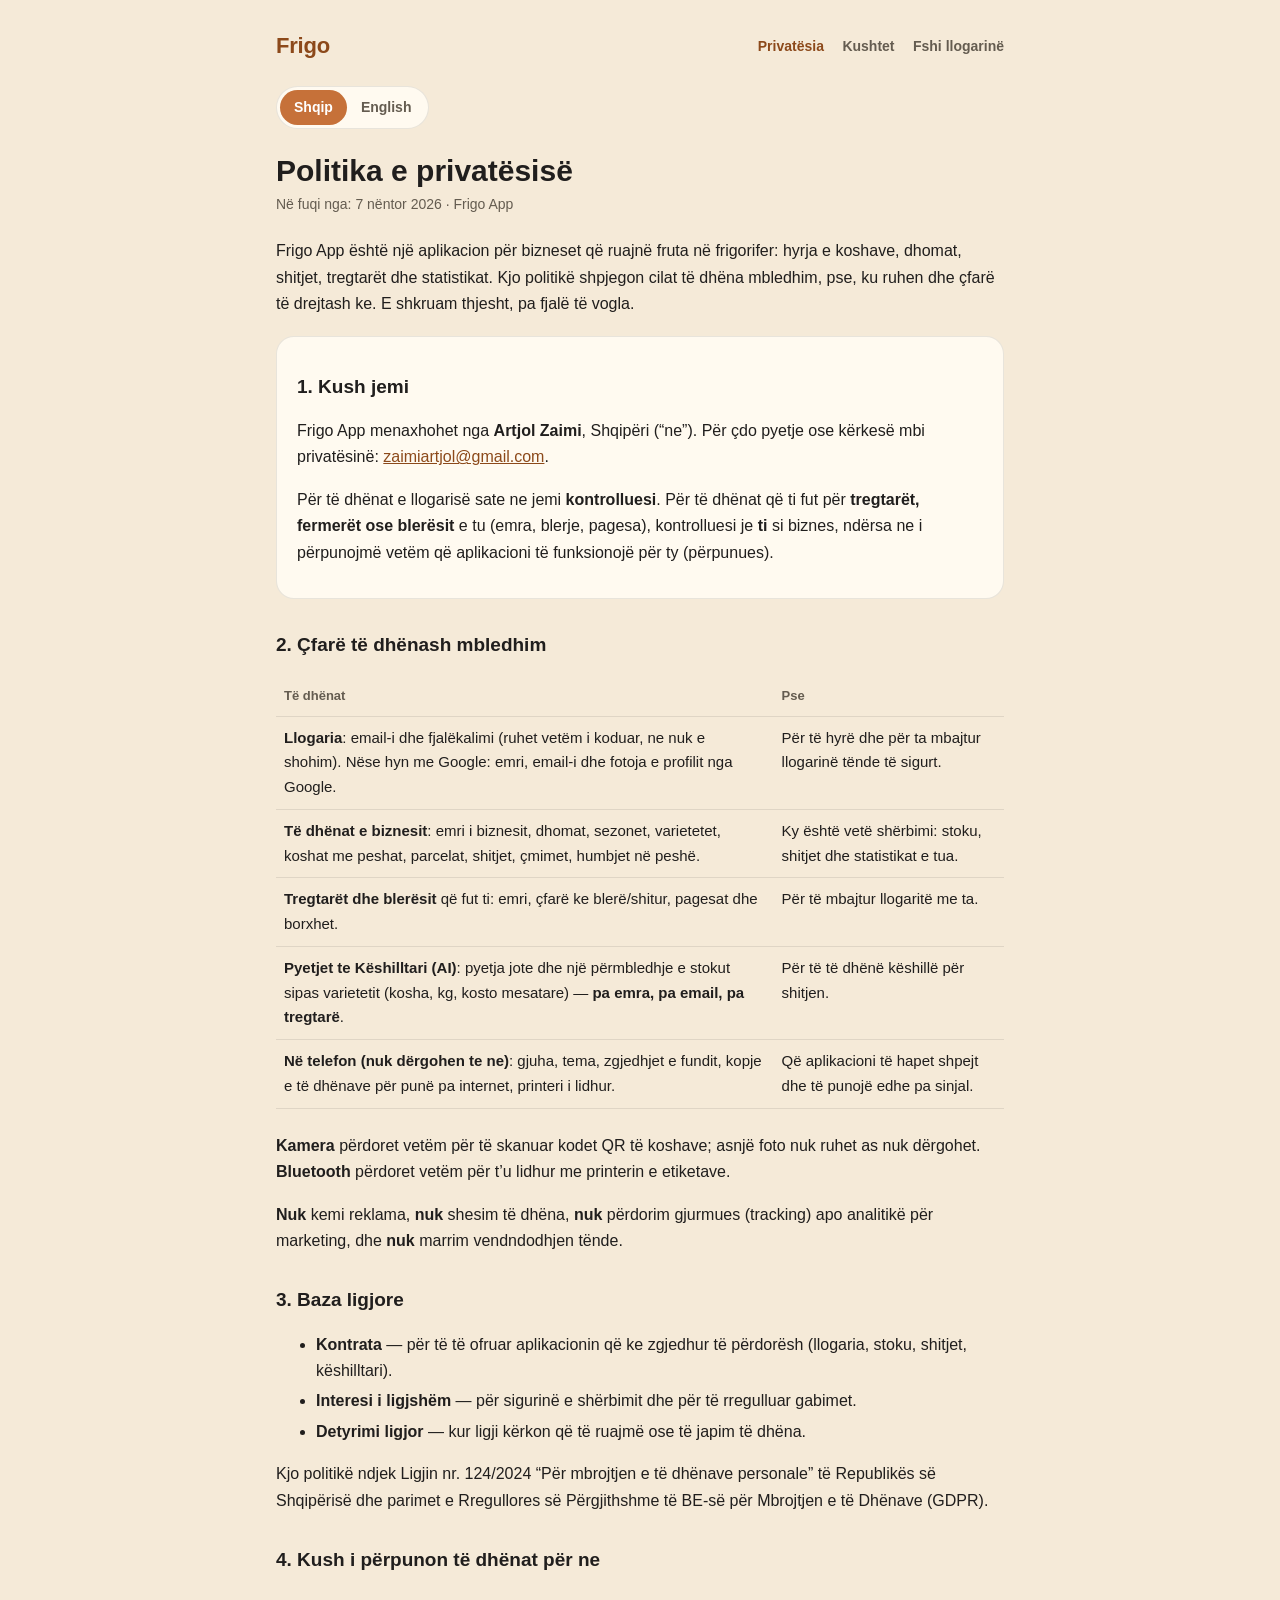
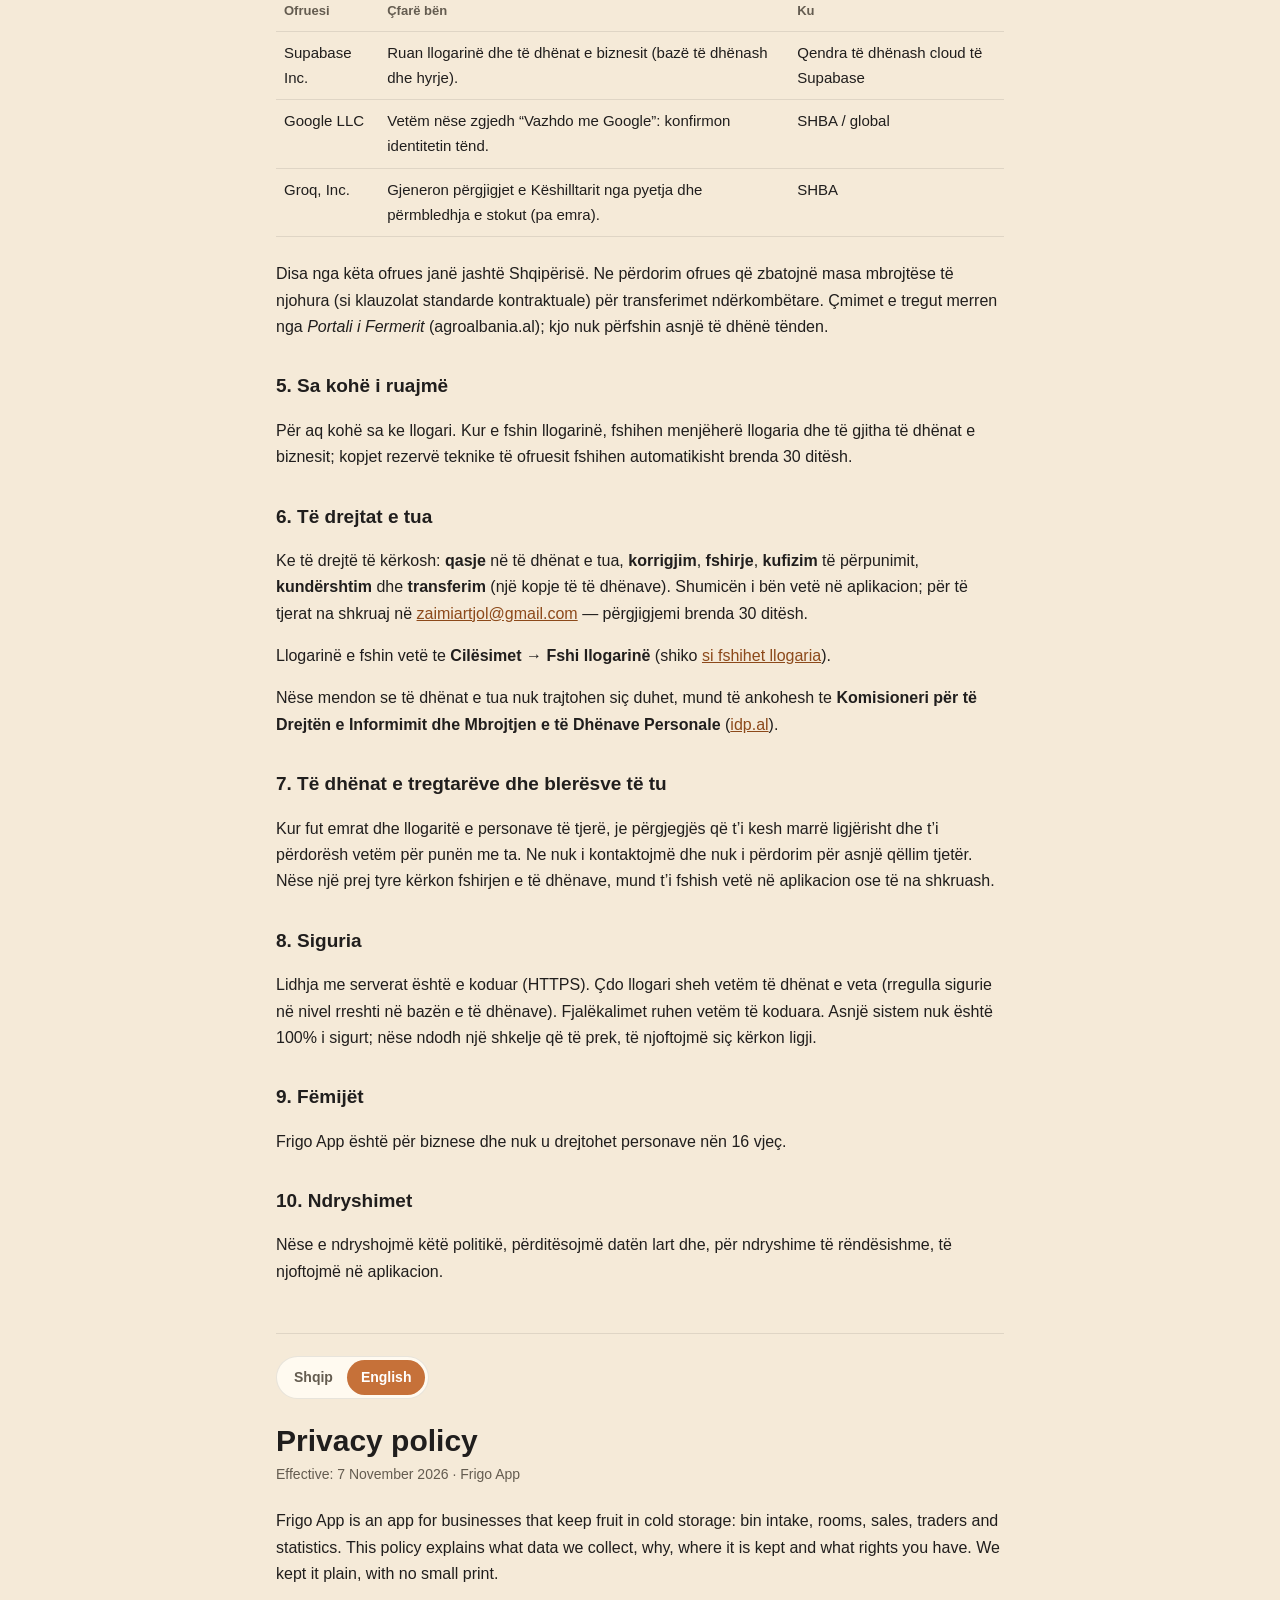
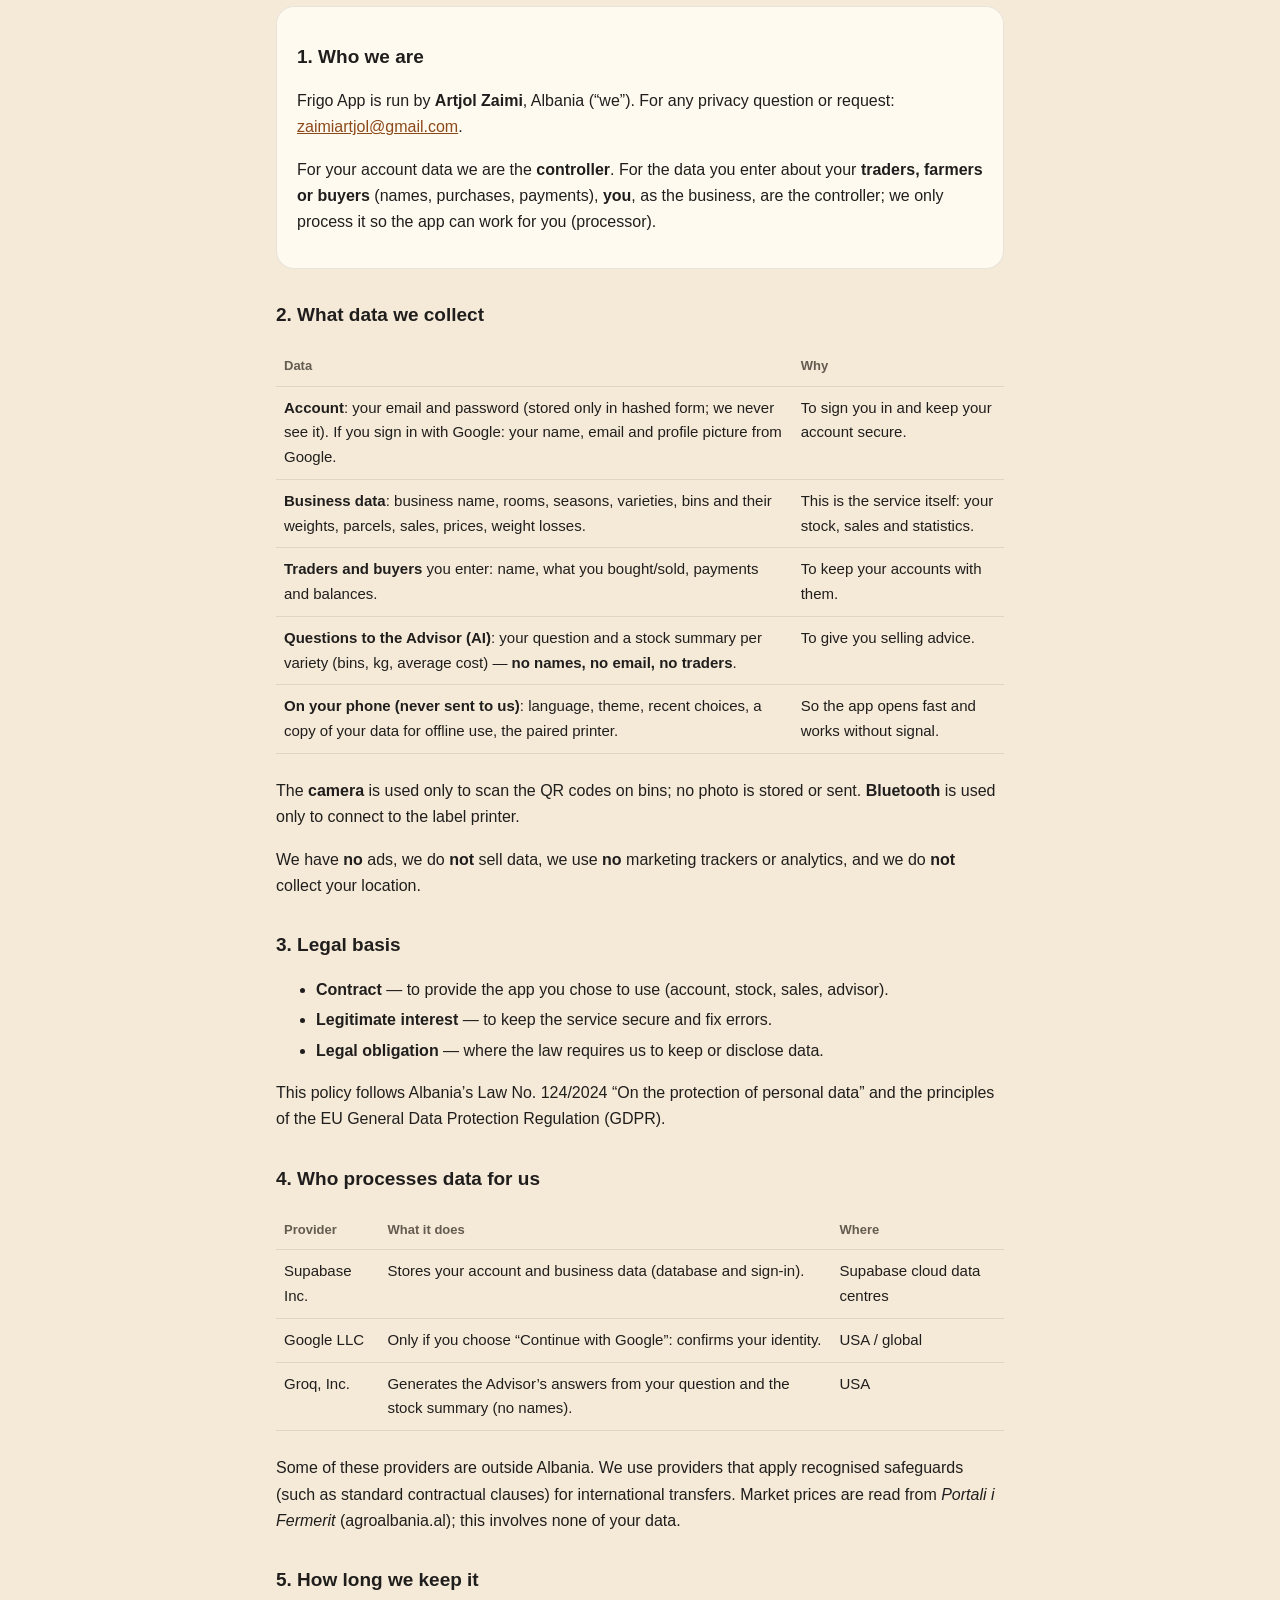
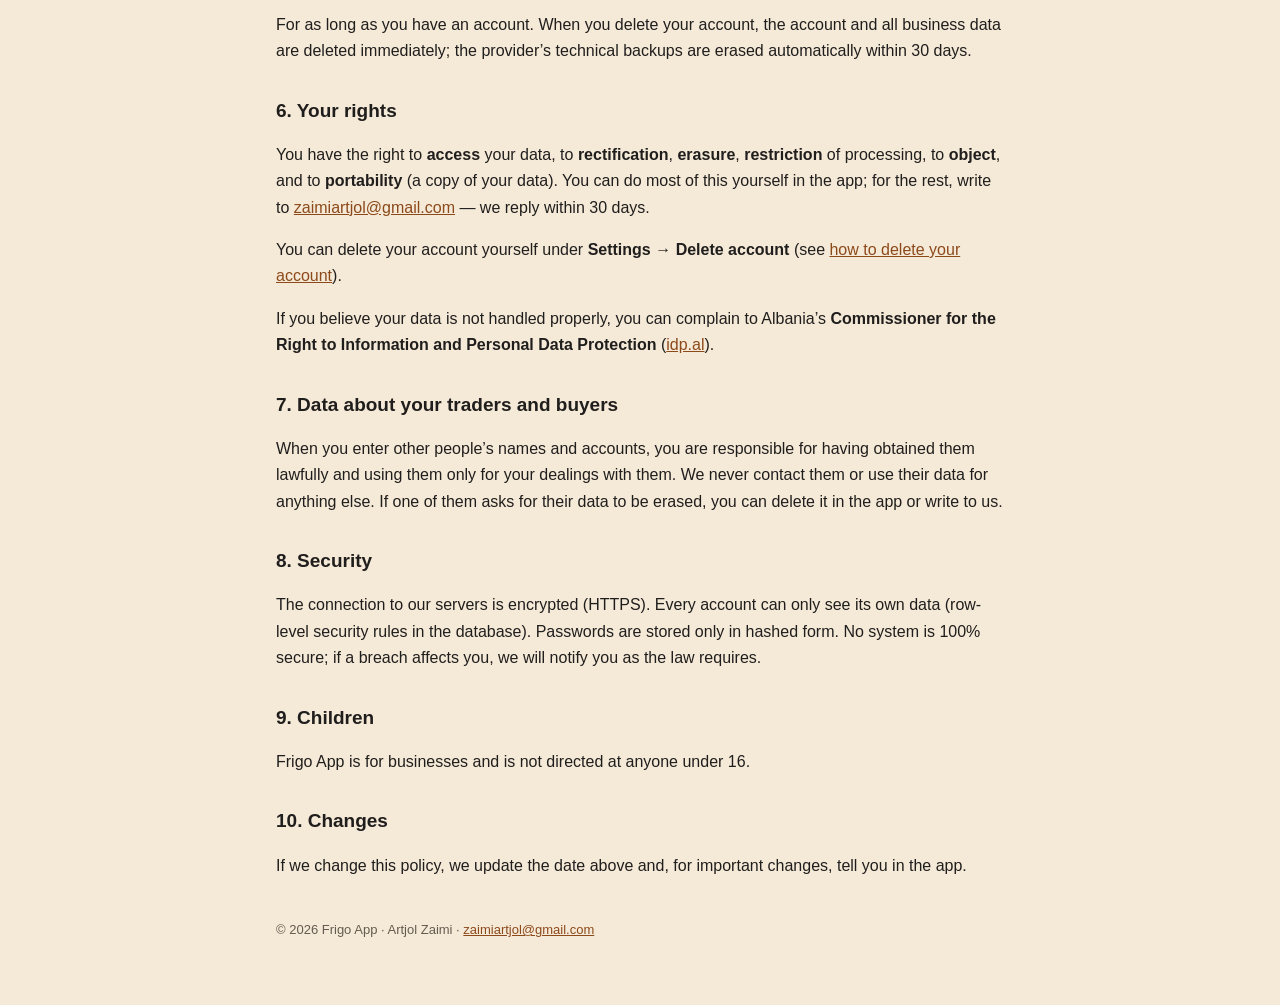
==== index.html @ 801e1cf5 "Legal pages" ====
<!doctype html>
<html lang="sq">
<head>
<meta charset="utf-8">
<meta name="viewport" content="width=device-width, initial-scale=1">
<title>Frigo App — Politika e privatësisë / Privacy policy</title>
<meta name="description" content="Si Frigo App mbledh, përdor dhe mbron të dhënat. How Frigo App collects, uses and protects data.">
<link rel="stylesheet" href="style.css">
</head>
<body>
<main>
<header>
  <a class="brand" href="./">Frigo</a>
  <nav>
    <a href="./" aria-current="page">Privatësia</a>
    <a href="terms.html">Kushtet</a>
    <a href="delete-account.html">Fshi llogarinë</a>
  </nav>
</header>
<div class="lang"><a class="on" href="#sq">Shqip</a><a href="#en">English</a></div>

<!-- ═══════════════════════════════ SHQIP ═══════════════════════════════ -->
<article id="sq" lang="sq">
<h1>Politika e privatësisë</h1>
<p class="meta">Në fuqi nga: 7 nëntor 2026 · Frigo App</p>

<p>Frigo App është një aplikacion për bizneset që ruajnë fruta në frigorifer: hyrja e koshave, dhomat, shitjet, tregtarët dhe statistikat. Kjo politikë shpjegon cilat të dhëna mbledhim, pse, ku ruhen dhe çfarë të drejtash ke. E shkruam thjesht, pa fjalë të vogla.</p>

<section class="card">
<h2>1. Kush jemi</h2>
<p>Frigo App menaxhohet nga <strong>Artjol Zaimi</strong>, Shqipëri (“ne”). Për çdo pyetje ose kërkesë mbi privatësinë: <a href="mailto:zaimiartjol@gmail.com">zaimiartjol@gmail.com</a>.</p>
<p>Për të dhënat e llogarisë sate ne jemi <strong>kontrolluesi</strong>. Për të dhënat që ti fut për <strong>tregtarët, fermerët ose blerësit</strong> e tu (emra, blerje, pagesa), kontrolluesi je <strong>ti</strong> si biznes, ndërsa ne i përpunojmë vetëm që aplikacioni të funksionojë për ty (përpunues).</p>
</section>

<h2>2. Çfarë të dhënash mbledhim</h2>
<div class="wrap"><table>
<tr><th>Të dhënat</th><th>Pse</th></tr>
<tr><td><strong>Llogaria</strong>: email-i dhe fjalëkalimi (ruhet vetëm i koduar, ne nuk e shohim). Nëse hyn me Google: emri, email-i dhe fotoja e profilit nga Google.</td><td>Për të hyrë dhe për ta mbajtur llogarinë tënde të sigurt.</td></tr>
<tr><td><strong>Të dhënat e biznesit</strong>: emri i biznesit, dhomat, sezonet, varietetet, koshat me peshat, parcelat, shitjet, çmimet, humbjet në peshë.</td><td>Ky është vetë shërbimi: stoku, shitjet dhe statistikat e tua.</td></tr>
<tr><td><strong>Tregtarët dhe blerësit</strong> që fut ti: emri, çfarë ke blerë/shitur, pagesat dhe borxhet.</td><td>Për të mbajtur llogaritë me ta.</td></tr>
<tr><td><strong>Pyetjet te Këshilltari (AI)</strong>: pyetja jote dhe një përmbledhje e stokut sipas varietetit (kosha, kg, kosto mesatare) — <strong>pa emra, pa email, pa tregtarë</strong>.</td><td>Për të të dhënë këshillë për shitjen.</td></tr>
<tr><td><strong>Në telefon (nuk dërgohen te ne)</strong>: gjuha, tema, zgjedhjet e fundit, kopje e të dhënave për punë pa internet, printeri i lidhur.</td><td>Që aplikacioni të hapet shpejt dhe të punojë edhe pa sinjal.</td></tr>
</table></div>
<p><strong>Kamera</strong> përdoret vetëm për të skanuar kodet QR të koshave; asnjë foto nuk ruhet as nuk dërgohet. <strong>Bluetooth</strong> përdoret vetëm për t’u lidhur me printerin e etiketave.</p>
<p><strong>Nuk</strong> kemi reklama, <strong>nuk</strong> shesim të dhëna, <strong>nuk</strong> përdorim gjurmues (tracking) apo analitikë për marketing, dhe <strong>nuk</strong> marrim vendndodhjen tënde.</p>

<h2>3. Baza ligjore</h2>
<ul>
<li><strong>Kontrata</strong> — për të të ofruar aplikacionin që ke zgjedhur të përdorësh (llogaria, stoku, shitjet, këshilltari).</li>
<li><strong>Interesi i ligjshëm</strong> — për sigurinë e shërbimit dhe për të rregulluar gabimet.</li>
<li><strong>Detyrimi ligjor</strong> — kur ligji kërkon që të ruajmë ose të japim të dhëna.</li>
</ul>
<p>Kjo politikë ndjek Ligjin nr. 124/2024 “Për mbrojtjen e të dhënave personale” të Republikës së Shqipërisë dhe parimet e Rregullores së Përgjithshme të BE-së për Mbrojtjen e të Dhënave (GDPR).</p>

<h2>4. Kush i përpunon të dhënat për ne</h2>
<div class="wrap"><table>
<tr><th>Ofruesi</th><th>Çfarë bën</th><th>Ku</th></tr>
<tr><td>Supabase Inc.</td><td>Ruan llogarinë dhe të dhënat e biznesit (bazë të dhënash dhe hyrje).</td><td>Qendra të dhënash cloud të Supabase</td></tr>
<tr><td>Google LLC</td><td>Vetëm nëse zgjedh “Vazhdo me Google”: konfirmon identitetin tënd.</td><td>SHBA / global</td></tr>
<tr><td>Groq, Inc.</td><td>Gjeneron përgjigjet e Këshilltarit nga pyetja dhe përmbledhja e stokut (pa emra).</td><td>SHBA</td></tr>
</table></div>
<p>Disa nga këta ofrues janë jashtë Shqipërisë. Ne përdorim ofrues që zbatojnë masa mbrojtëse të njohura (si klauzolat standarde kontraktuale) për transferimet ndërkombëtare. Çmimet e tregut merren nga <em>Portali i Fermerit</em> (agroalbania.al); kjo nuk përfshin asnjë të dhënë tënden.</p>

<h2>5. Sa kohë i ruajmë</h2>
<p>Për aq kohë sa ke llogari. Kur e fshin llogarinë, fshihen menjëherë llogaria dhe të gjitha të dhënat e biznesit; kopjet rezervë teknike të ofruesit fshihen automatikisht brenda 30 ditësh.</p>

<h2>6. Të drejtat e tua</h2>
<p>Ke të drejtë të kërkosh: <strong>qasje</strong> në të dhënat e tua, <strong>korrigjim</strong>, <strong>fshirje</strong>, <strong>kufizim</strong> të përpunimit, <strong>kundërshtim</strong> dhe <strong>transferim</strong> (një kopje të të dhënave). Shumicën i bën vetë në aplikacion; për të tjerat na shkruaj në <a href="mailto:zaimiartjol@gmail.com">zaimiartjol@gmail.com</a> — përgjigjemi brenda 30 ditësh.</p>
<p>Llogarinë e fshin vetë te <strong>Cilësimet → Fshi llogarinë</strong> (shiko <a href="delete-account.html">si fshihet llogaria</a>).</p>
<p>Nëse mendon se të dhënat e tua nuk trajtohen siç duhet, mund të ankohesh te <strong>Komisioneri për të Drejtën e Informimit dhe Mbrojtjen e të Dhënave Personale</strong> (<a href="https://www.idp.al" rel="noopener">idp.al</a>).</p>

<h2>7. Të dhënat e tregtarëve dhe blerësve të tu</h2>
<p>Kur fut emrat dhe llogaritë e personave të tjerë, je përgjegjës që t’i kesh marrë ligjërisht dhe t’i përdorësh vetëm për punën me ta. Ne nuk i kontaktojmë dhe nuk i përdorim për asnjë qëllim tjetër. Nëse një prej tyre kërkon fshirjen e të dhënave, mund t’i fshish vetë në aplikacion ose të na shkruash.</p>

<h2>8. Siguria</h2>
<p>Lidhja me serverat është e koduar (HTTPS). Çdo llogari sheh vetëm të dhënat e veta (rregulla sigurie në nivel rreshti në bazën e të dhënave). Fjalëkalimet ruhen vetëm të koduara. Asnjë sistem nuk është 100% i sigurt; nëse ndodh një shkelje që të prek, të njoftojmë siç kërkon ligji.</p>

<h2>9. Fëmijët</h2>
<p>Frigo App është për biznese dhe nuk u drejtohet personave nën 16 vjeç.</p>

<h2>10. Ndryshimet</h2>
<p>Nëse e ndryshojmë këtë politikë, përditësojmë datën lart dhe, për ndryshime të rëndësishme, të njoftojmë në aplikacion.</p>
</article>

<hr>

<!-- ═══════════════════════════════ ENGLISH ═══════════════════════════════ -->
<article id="en" lang="en">
<div class="lang"><a href="#sq">Shqip</a><a class="on" href="#en">English</a></div>
<h1>Privacy policy</h1>
<p class="meta">Effective: 7 November 2026 · Frigo App</p>

<p>Frigo App is an app for businesses that keep fruit in cold storage: bin intake, rooms, sales, traders and statistics. This policy explains what data we collect, why, where it is kept and what rights you have. We kept it plain, with no small print.</p>

<section class="card">
<h2>1. Who we are</h2>
<p>Frigo App is run by <strong>Artjol Zaimi</strong>, Albania (“we”). For any privacy question or request: <a href="mailto:zaimiartjol@gmail.com">zaimiartjol@gmail.com</a>.</p>
<p>For your account data we are the <strong>controller</strong>. For the data you enter about your <strong>traders, farmers or buyers</strong> (names, purchases, payments), <strong>you</strong>, as the business, are the controller; we only process it so the app can work for you (processor).</p>
</section>

<h2>2. What data we collect</h2>
<div class="wrap"><table>
<tr><th>Data</th><th>Why</th></tr>
<tr><td><strong>Account</strong>: your email and password (stored only in hashed form; we never see it). If you sign in with Google: your name, email and profile picture from Google.</td><td>To sign you in and keep your account secure.</td></tr>
<tr><td><strong>Business data</strong>: business name, rooms, seasons, varieties, bins and their weights, parcels, sales, prices, weight losses.</td><td>This is the service itself: your stock, sales and statistics.</td></tr>
<tr><td><strong>Traders and buyers</strong> you enter: name, what you bought/sold, payments and balances.</td><td>To keep your accounts with them.</td></tr>
<tr><td><strong>Questions to the Advisor (AI)</strong>: your question and a stock summary per variety (bins, kg, average cost) — <strong>no names, no email, no traders</strong>.</td><td>To give you selling advice.</td></tr>
<tr><td><strong>On your phone (never sent to us)</strong>: language, theme, recent choices, a copy of your data for offline use, the paired printer.</td><td>So the app opens fast and works without signal.</td></tr>
</table></div>
<p>The <strong>camera</strong> is used only to scan the QR codes on bins; no photo is stored or sent. <strong>Bluetooth</strong> is used only to connect to the label printer.</p>
<p>We have <strong>no</strong> ads, we do <strong>not</strong> sell data, we use <strong>no</strong> marketing trackers or analytics, and we do <strong>not</strong> collect your location.</p>

<h2>3. Legal basis</h2>
<ul>
<li><strong>Contract</strong> — to provide the app you chose to use (account, stock, sales, advisor).</li>
<li><strong>Legitimate interest</strong> — to keep the service secure and fix errors.</li>
<li><strong>Legal obligation</strong> — where the law requires us to keep or disclose data.</li>
</ul>
<p>This policy follows Albania’s Law No. 124/2024 “On the protection of personal data” and the principles of the EU General Data Protection Regulation (GDPR).</p>

<h2>4. Who processes data for us</h2>
<div class="wrap"><table>
<tr><th>Provider</th><th>What it does</th><th>Where</th></tr>
<tr><td>Supabase Inc.</td><td>Stores your account and business data (database and sign-in).</td><td>Supabase cloud data centres</td></tr>
<tr><td>Google LLC</td><td>Only if you choose “Continue with Google”: confirms your identity.</td><td>USA / global</td></tr>
<tr><td>Groq, Inc.</td><td>Generates the Advisor’s answers from your question and the stock summary (no names).</td><td>USA</td></tr>
</table></div>
<p>Some of these providers are outside Albania. We use providers that apply recognised safeguards (such as standard contractual clauses) for international transfers. Market prices are read from <em>Portali i Fermerit</em> (agroalbania.al); this involves none of your data.</p>

<h2>5. How long we keep it</h2>
<p>For as long as you have an account. When you delete your account, the account and all business data are deleted immediately; the provider’s technical backups are erased automatically within 30 days.</p>

<h2>6. Your rights</h2>
<p>You have the right to <strong>access</strong> your data, to <strong>rectification</strong>, <strong>erasure</strong>, <strong>restriction</strong> of processing, to <strong>object</strong>, and to <strong>portability</strong> (a copy of your data). You can do most of this yourself in the app; for the rest, write to <a href="mailto:zaimiartjol@gmail.com">zaimiartjol@gmail.com</a> — we reply within 30 days.</p>
<p>You can delete your account yourself under <strong>Settings → Delete account</strong> (see <a href="delete-account.html">how to delete your account</a>).</p>
<p>If you believe your data is not handled properly, you can complain to Albania’s <strong>Commissioner for the Right to Information and Personal Data Protection</strong> (<a href="https://www.idp.al" rel="noopener">idp.al</a>).</p>

<h2>7. Data about your traders and buyers</h2>
<p>When you enter other people’s names and accounts, you are responsible for having obtained them lawfully and using them only for your dealings with them. We never contact them or use their data for anything else. If one of them asks for their data to be erased, you can delete it in the app or write to us.</p>

<h2>8. Security</h2>
<p>The connection to our servers is encrypted (HTTPS). Every account can only see its own data (row-level security rules in the database). Passwords are stored only in hashed form. No system is 100% secure; if a breach affects you, we will notify you as the law requires.</p>

<h2>9. Children</h2>
<p>Frigo App is for businesses and is not directed at anyone under 16.</p>

<h2>10. Changes</h2>
<p>If we change this policy, we update the date above and, for important changes, tell you in the app.</p>
</article>

<footer>© 2026 Frigo App · Artjol Zaimi · <a href="mailto:zaimiartjol@gmail.com">zaimiartjol@gmail.com</a></footer>
</main>
</body>
</html>
---- style.css ----
:root {
  --bg: #f5ead8; --surface: #fffaf0; --text: #201e1d; --muted: #645c50;
  --accent: #c67139; --accent-deep: #8c491a; --line: rgba(32,30,29,.1); --green: #56633f;
}
@media (prefers-color-scheme: dark) {
  :root { --bg: #221d18; --surface: #302a22; --text: #f3ead9; --muted: #c8bca8;
    --accent: #e5915a; --accent-deep: #f7c39a; --line: rgba(243,234,217,.14); --green: #c3d19a; }
}
* { box-sizing: border-box; }
html { -webkit-text-size-adjust: 100%; }
body { margin: 0; background: var(--bg); color: var(--text);
  font: 16px/1.65 -apple-system, BlinkMacSystemFont, "Segoe UI", Roboto, Helvetica, Arial, sans-serif; }
main { max-width: 760px; margin: 0 auto; padding: 28px 16px 64px; }
header { display: flex; align-items: center; justify-content: space-between; gap: 12px; flex-wrap: wrap; margin-bottom: 8px; }
.brand { font-weight: 800; font-size: 22px; color: var(--accent-deep); text-decoration: none; letter-spacing: -.2px; }
nav a { color: var(--muted); text-decoration: none; font-weight: 600; font-size: 14px; margin-left: 14px; }
nav a:hover, nav a[aria-current] { color: var(--accent-deep); }
.lang { display: inline-flex; background: var(--surface); border: 1px solid var(--line); border-radius: 999px; padding: 3px; margin: 14px 0 6px; }
.lang a { padding: 6px 14px; border-radius: 999px; text-decoration: none; color: var(--muted); font-weight: 700; font-size: 14px; }
.lang a.on { background: var(--accent); color: #fff; }
h1 { font-size: 30px; line-height: 1.2; margin: 18px 0 4px; }
.meta { color: var(--muted); font-size: 14px; margin: 0 0 22px; }
h2 { font-size: 19px; margin: 30px 0 8px; }
section.card { background: var(--surface); border: 1px solid var(--line); border-radius: 18px; padding: 4px 20px 16px; margin: 18px 0; }
table { width: 100%; border-collapse: collapse; font-size: 15px; margin: 8px 0; }
th, td { text-align: left; vertical-align: top; padding: 9px 8px; border-bottom: 1px solid var(--line); }
th { color: var(--muted); font-weight: 700; font-size: 13px; }
.wrap { overflow-x: auto; }
a { color: var(--accent-deep); }
ol li, ul li { margin: 4px 0; }
.note { background: var(--surface); border-left: 4px solid var(--accent); border-radius: 10px; padding: 12px 16px; margin: 16px 0; }
hr { border: 0; border-top: 1px solid var(--line); margin: 48px 0 8px; }
footer { color: var(--muted); font-size: 13px; margin-top: 40px; }
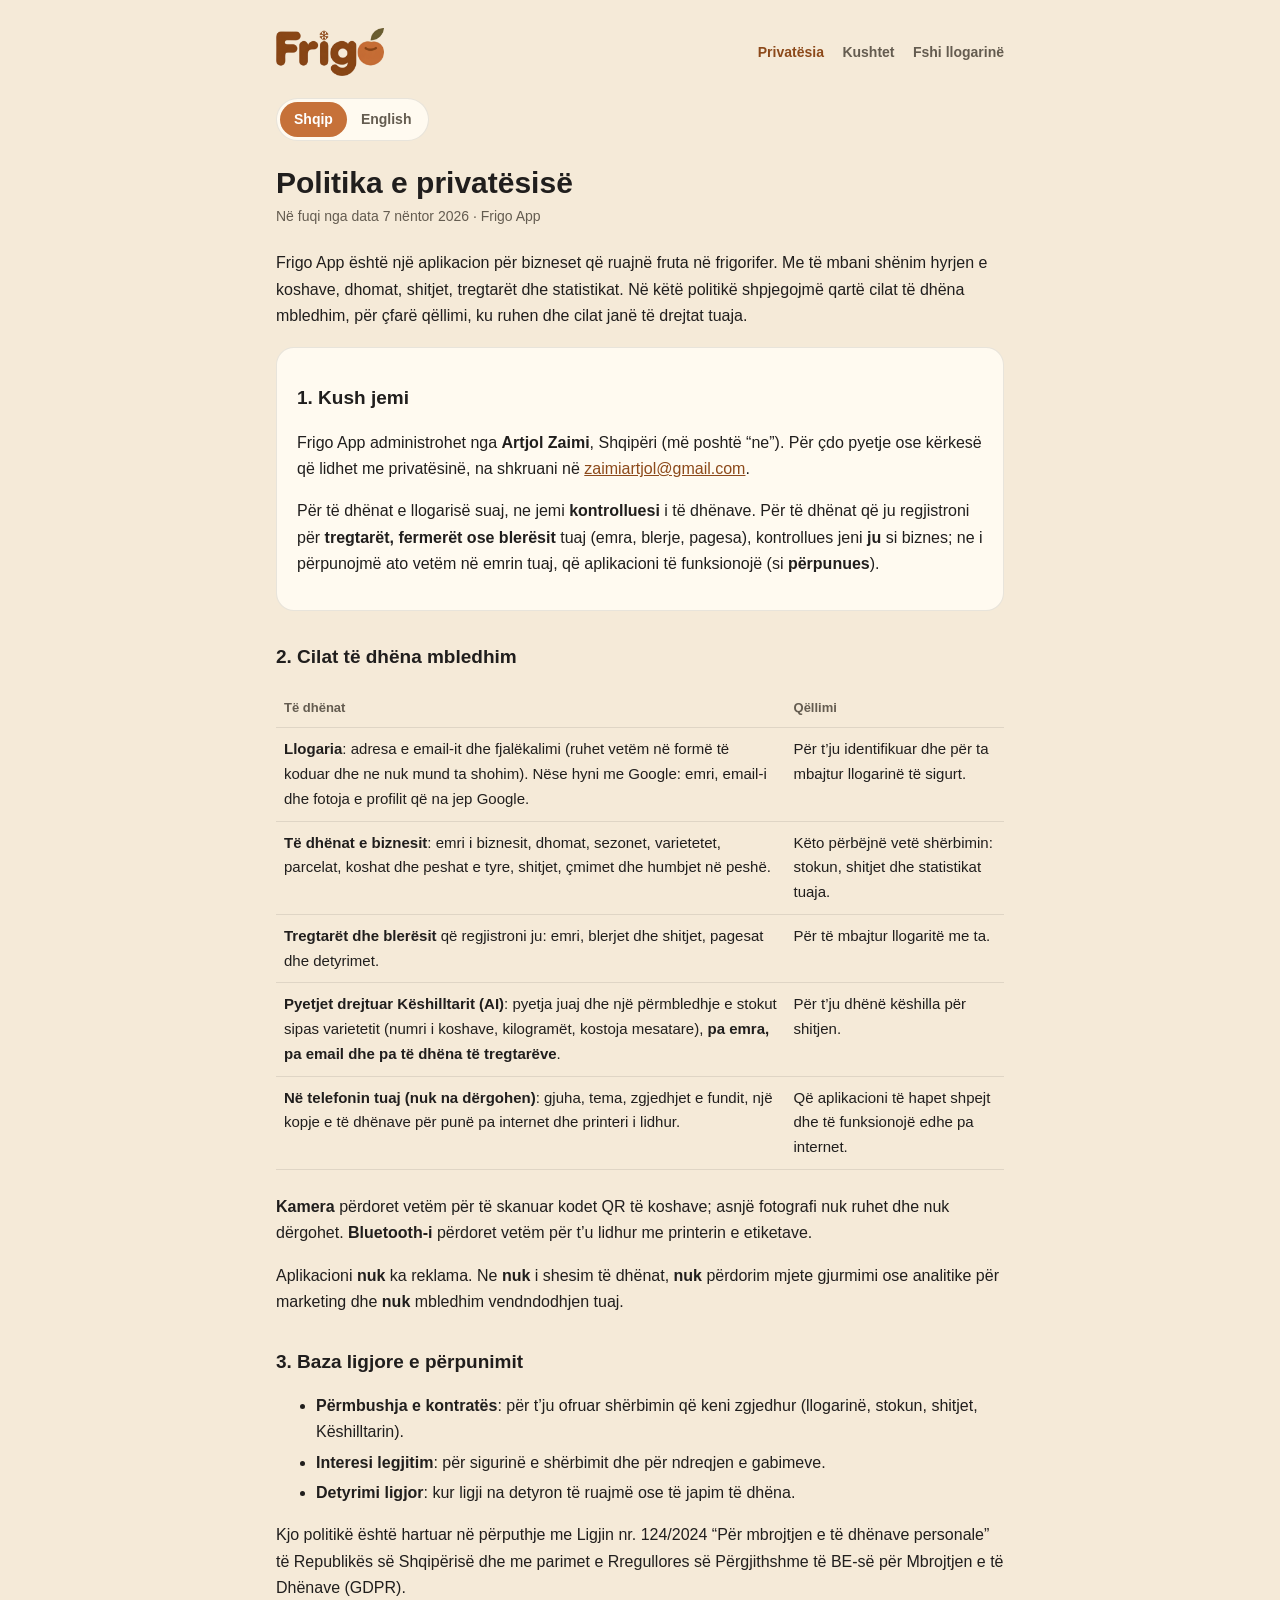
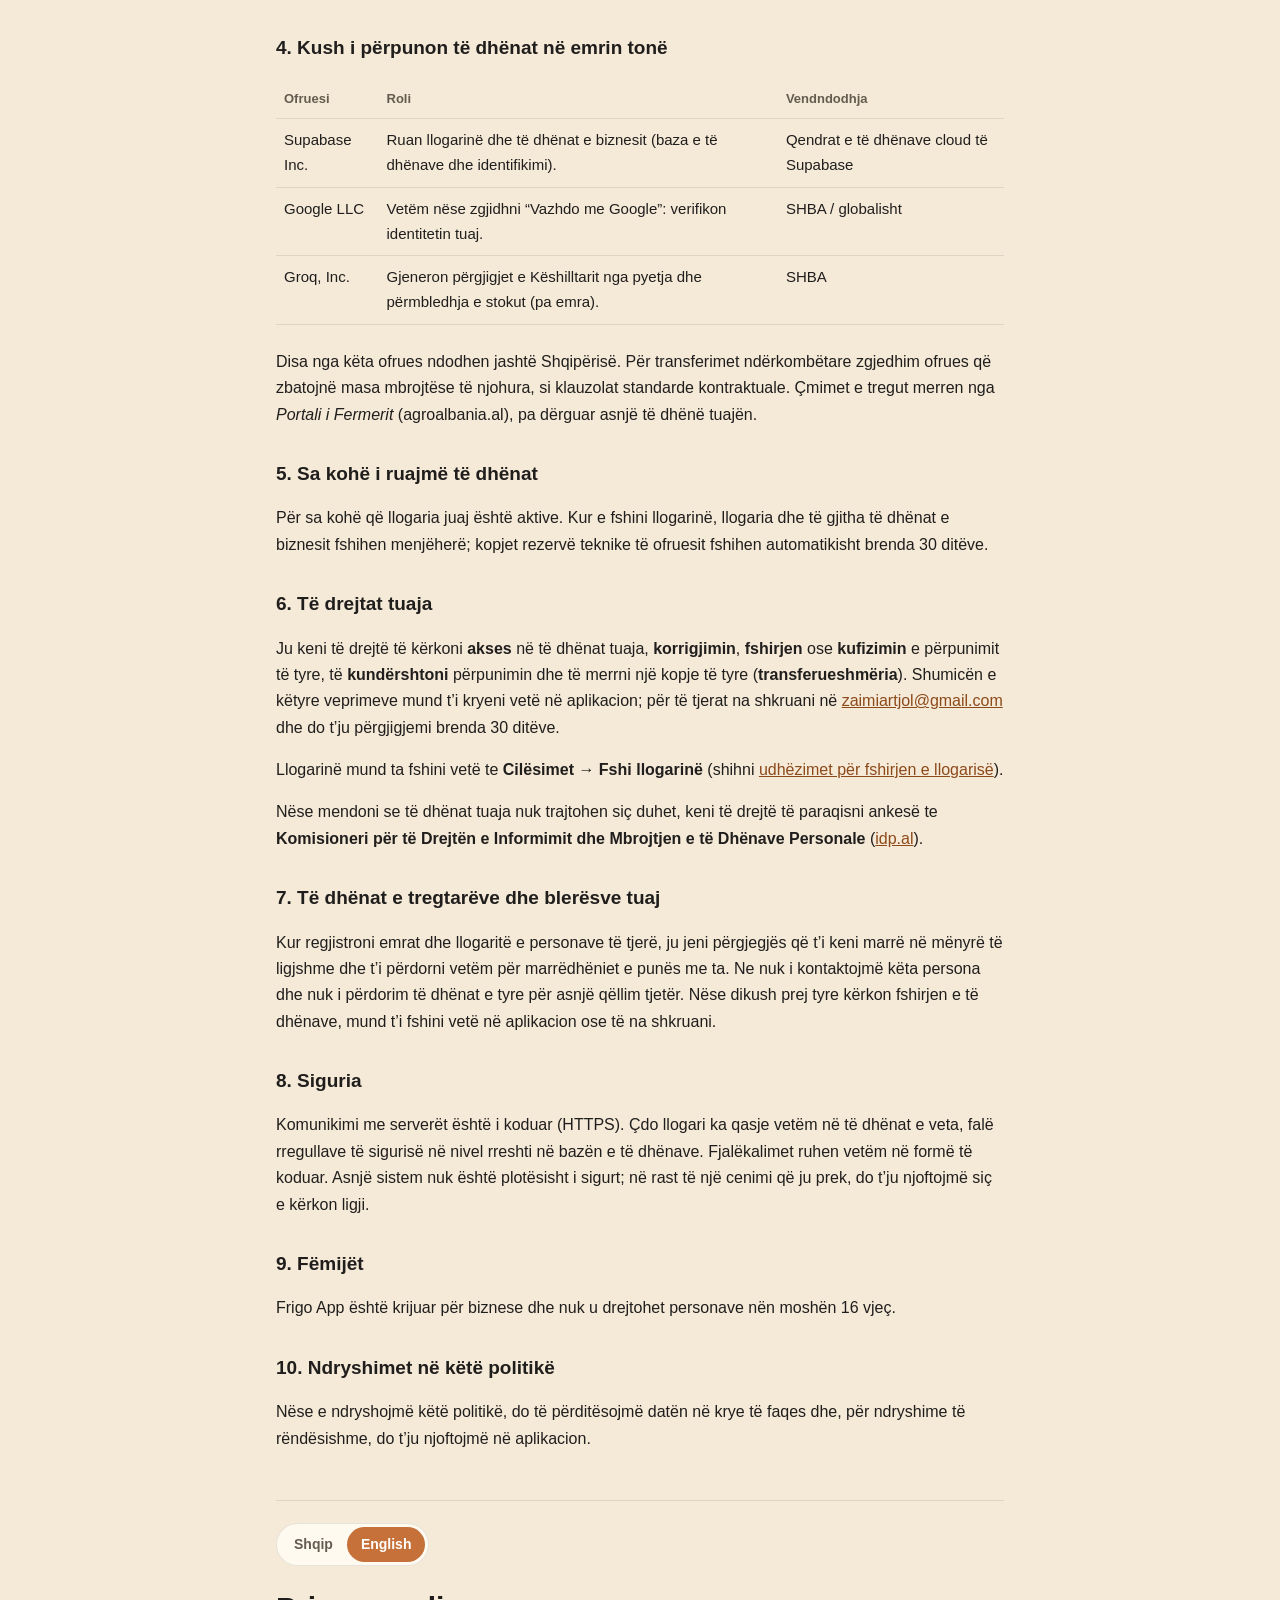
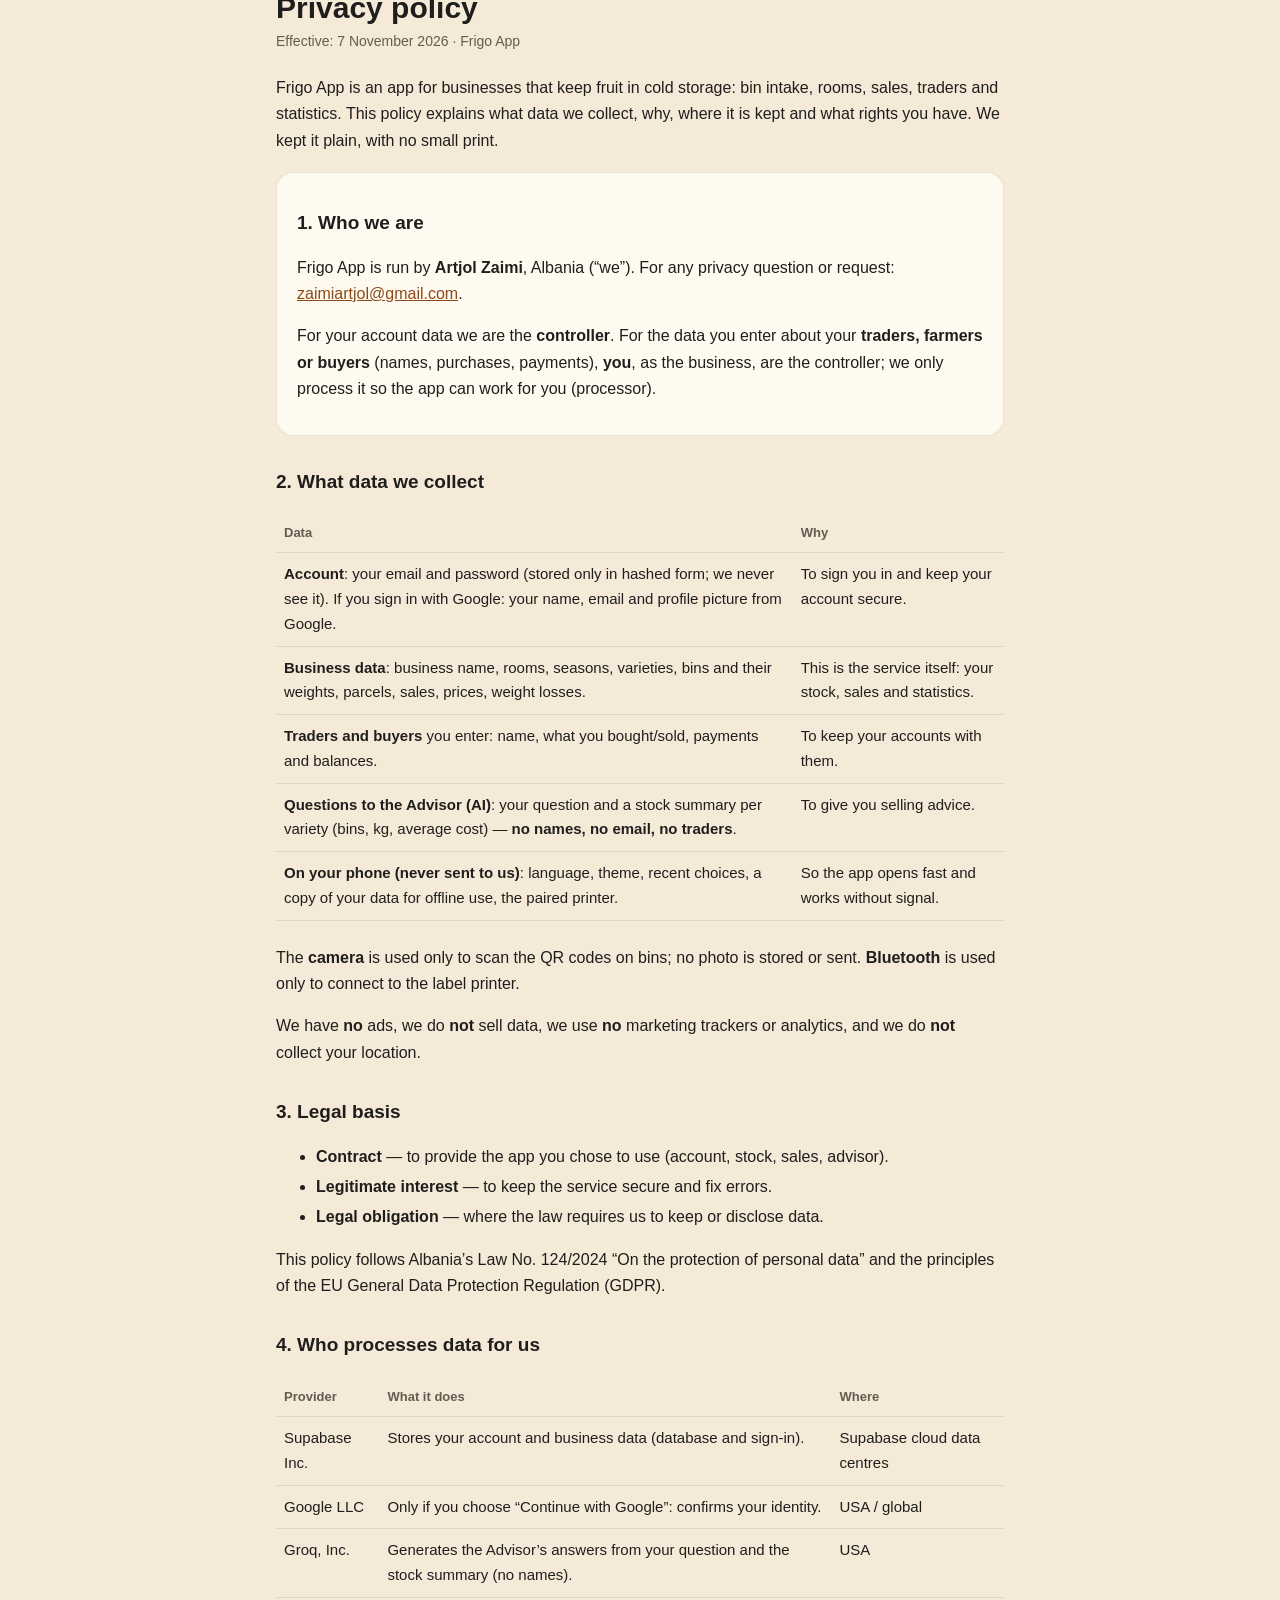
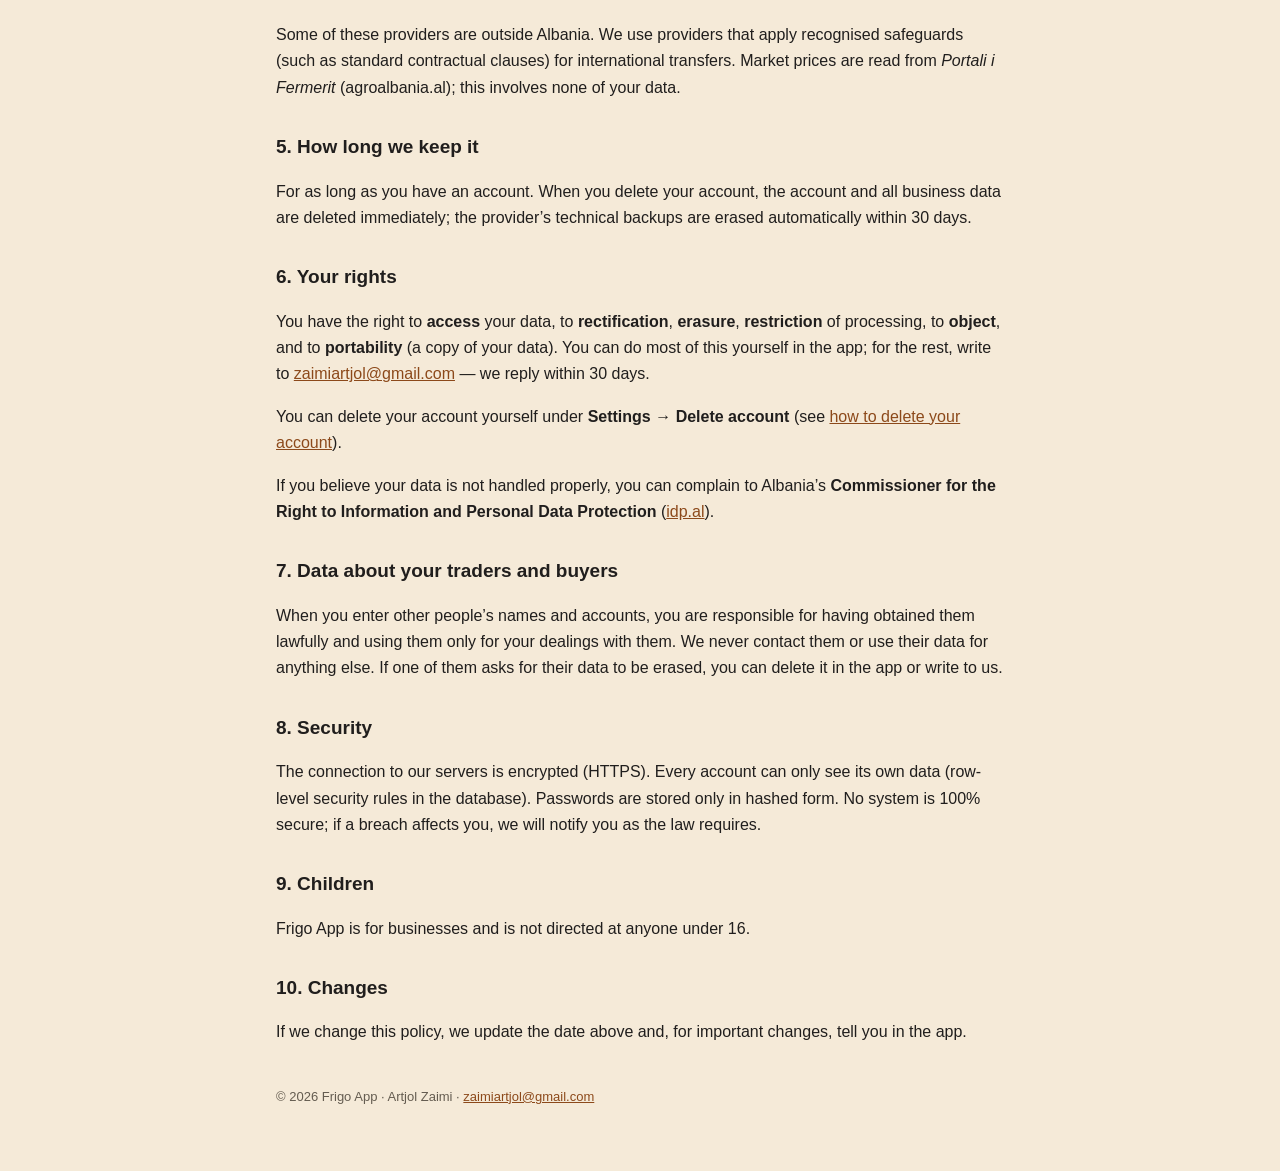
==== commit 7b95902f: "Add logo, improve Albanian text" ====
--- a/index.html
+++ b/index.html
@@ -5,12 +5,16 @@
 <meta name="viewport" content="width=device-width, initial-scale=1">
 <title>Frigo App — Politika e privatësisë / Privacy policy</title>
 <meta name="description" content="Si Frigo App mbledh, përdor dhe mbron të dhënat. How Frigo App collects, uses and protects data.">
+<link rel="icon" type="image/png" href="icon.png">
+<link rel="apple-touch-icon" href="icon.png">
 <link rel="stylesheet" href="style.css">
 </head>
 <body>
 <main>
 <header>
-  <a class="brand" href="./">Frigo</a>
+  <a class="brand" href="./" aria-label="Frigo">
+    <picture><source srcset="logo-dark.png" media="(prefers-color-scheme: dark)"><img src="logo.png" alt="Frigo" width="108" height="48"></picture>
+  </a>
   <nav>
     <a href="./" aria-current="page">Privatësia</a>
     <a href="terms.html">Kushtet</a>
@@ -22,64 +26,64 @@
 <!-- ═══════════════════════════════ SHQIP ═══════════════════════════════ -->
 <article id="sq" lang="sq">
 <h1>Politika e privatësisë</h1>
-<p class="meta">Në fuqi nga: 7 nëntor 2026 · Frigo App</p>
+<p class="meta">Në fuqi nga data 7 nëntor 2026 · Frigo App</p>
 
-<p>Frigo App është një aplikacion për bizneset që ruajnë fruta në frigorifer: hyrja e koshave, dhomat, shitjet, tregtarët dhe statistikat. Kjo politikë shpjegon cilat të dhëna mbledhim, pse, ku ruhen dhe çfarë të drejtash ke. E shkruam thjesht, pa fjalë të vogla.</p>
+<p>Frigo App është një aplikacion për bizneset që ruajnë fruta në frigorifer. Me të mbani shënim hyrjen e koshave, dhomat, shitjet, tregtarët dhe statistikat. Në këtë politikë shpjegojmë qartë cilat të dhëna mbledhim, për çfarë qëllimi, ku ruhen dhe cilat janë të drejtat tuaja.</p>
 
 <section class="card">
 <h2>1. Kush jemi</h2>
-<p>Frigo App menaxhohet nga <strong>Artjol Zaimi</strong>, Shqipëri (“ne”). Për çdo pyetje ose kërkesë mbi privatësinë: <a href="mailto:zaimiartjol@gmail.com">zaimiartjol@gmail.com</a>.</p>
-<p>Për të dhënat e llogarisë sate ne jemi <strong>kontrolluesi</strong>. Për të dhënat që ti fut për <strong>tregtarët, fermerët ose blerësit</strong> e tu (emra, blerje, pagesa), kontrolluesi je <strong>ti</strong> si biznes, ndërsa ne i përpunojmë vetëm që aplikacioni të funksionojë për ty (përpunues).</p>
+<p>Frigo App administrohet nga <strong>Artjol Zaimi</strong>, Shqipëri (më poshtë “ne”). Për çdo pyetje ose kërkesë që lidhet me privatësinë, na shkruani në <a href="mailto:zaimiartjol@gmail.com">zaimiartjol@gmail.com</a>.</p>
+<p>Për të dhënat e llogarisë suaj, ne jemi <strong>kontrolluesi</strong> i të dhënave. Për të dhënat që ju regjistroni për <strong>tregtarët, fermerët ose blerësit</strong> tuaj (emra, blerje, pagesa), kontrollues jeni <strong>ju</strong> si biznes; ne i përpunojmë ato vetëm në emrin tuaj, që aplikacioni të funksionojë (si <strong>përpunues</strong>).</p>
 </section>
 
-<h2>2. Çfarë të dhënash mbledhim</h2>
+<h2>2. Cilat të dhëna mbledhim</h2>
 <div class="wrap"><table>
-<tr><th>Të dhënat</th><th>Pse</th></tr>
-<tr><td><strong>Llogaria</strong>: email-i dhe fjalëkalimi (ruhet vetëm i koduar, ne nuk e shohim). Nëse hyn me Google: emri, email-i dhe fotoja e profilit nga Google.</td><td>Për të hyrë dhe për ta mbajtur llogarinë tënde të sigurt.</td></tr>
-<tr><td><strong>Të dhënat e biznesit</strong>: emri i biznesit, dhomat, sezonet, varietetet, koshat me peshat, parcelat, shitjet, çmimet, humbjet në peshë.</td><td>Ky është vetë shërbimi: stoku, shitjet dhe statistikat e tua.</td></tr>
-<tr><td><strong>Tregtarët dhe blerësit</strong> që fut ti: emri, çfarë ke blerë/shitur, pagesat dhe borxhet.</td><td>Për të mbajtur llogaritë me ta.</td></tr>
-<tr><td><strong>Pyetjet te Këshilltari (AI)</strong>: pyetja jote dhe një përmbledhje e stokut sipas varietetit (kosha, kg, kosto mesatare) — <strong>pa emra, pa email, pa tregtarë</strong>.</td><td>Për të të dhënë këshillë për shitjen.</td></tr>
-<tr><td><strong>Në telefon (nuk dërgohen te ne)</strong>: gjuha, tema, zgjedhjet e fundit, kopje e të dhënave për punë pa internet, printeri i lidhur.</td><td>Që aplikacioni të hapet shpejt dhe të punojë edhe pa sinjal.</td></tr>
+<tr><th>Të dhënat</th><th>Qëllimi</th></tr>
+<tr><td><strong>Llogaria</strong>: adresa e email-it dhe fjalëkalimi (ruhet vetëm në formë të koduar dhe ne nuk mund ta shohim). Nëse hyni me Google: emri, email-i dhe fotoja e profilit që na jep Google.</td><td>Për t’ju identifikuar dhe për ta mbajtur llogarinë të sigurt.</td></tr>
+<tr><td><strong>Të dhënat e biznesit</strong>: emri i biznesit, dhomat, sezonet, varietetet, parcelat, koshat dhe peshat e tyre, shitjet, çmimet dhe humbjet në peshë.</td><td>Këto përbëjnë vetë shërbimin: stokun, shitjet dhe statistikat tuaja.</td></tr>
+<tr><td><strong>Tregtarët dhe blerësit</strong> që regjistroni ju: emri, blerjet dhe shitjet, pagesat dhe detyrimet.</td><td>Për të mbajtur llogaritë me ta.</td></tr>
+<tr><td><strong>Pyetjet drejtuar Këshilltarit (AI)</strong>: pyetja juaj dhe një përmbledhje e stokut sipas varietetit (numri i koshave, kilogramët, kostoja mesatare), <strong>pa emra, pa email dhe pa të dhëna të tregtarëve</strong>.</td><td>Për t’ju dhënë këshilla për shitjen.</td></tr>
+<tr><td><strong>Në telefonin tuaj (nuk na dërgohen)</strong>: gjuha, tema, zgjedhjet e fundit, një kopje e të dhënave për punë pa internet dhe printeri i lidhur.</td><td>Që aplikacioni të hapet shpejt dhe të funksionojë edhe pa internet.</td></tr>
 </table></div>
-<p><strong>Kamera</strong> përdoret vetëm për të skanuar kodet QR të koshave; asnjë foto nuk ruhet as nuk dërgohet. <strong>Bluetooth</strong> përdoret vetëm për t’u lidhur me printerin e etiketave.</p>
-<p><strong>Nuk</strong> kemi reklama, <strong>nuk</strong> shesim të dhëna, <strong>nuk</strong> përdorim gjurmues (tracking) apo analitikë për marketing, dhe <strong>nuk</strong> marrim vendndodhjen tënde.</p>
+<p><strong>Kamera</strong> përdoret vetëm për të skanuar kodet QR të koshave; asnjë fotografi nuk ruhet dhe nuk dërgohet. <strong>Bluetooth-i</strong> përdoret vetëm për t’u lidhur me printerin e etiketave.</p>
+<p>Aplikacioni <strong>nuk</strong> ka reklama. Ne <strong>nuk</strong> i shesim të dhënat, <strong>nuk</strong> përdorim mjete gjurmimi ose analitike për marketing dhe <strong>nuk</strong> mbledhim vendndodhjen tuaj.</p>
 
-<h2>3. Baza ligjore</h2>
+<h2>3. Baza ligjore e përpunimit</h2>
 <ul>
-<li><strong>Kontrata</strong> — për të të ofruar aplikacionin që ke zgjedhur të përdorësh (llogaria, stoku, shitjet, këshilltari).</li>
-<li><strong>Interesi i ligjshëm</strong> — për sigurinë e shërbimit dhe për të rregulluar gabimet.</li>
-<li><strong>Detyrimi ligjor</strong> — kur ligji kërkon që të ruajmë ose të japim të dhëna.</li>
+<li><strong>Përmbushja e kontratës</strong>: për t’ju ofruar shërbimin që keni zgjedhur (llogarinë, stokun, shitjet, Këshilltarin).</li>
+<li><strong>Interesi legjitim</strong>: për sigurinë e shërbimit dhe për ndreqjen e gabimeve.</li>
+<li><strong>Detyrimi ligjor</strong>: kur ligji na detyron të ruajmë ose të japim të dhëna.</li>
 </ul>
-<p>Kjo politikë ndjek Ligjin nr. 124/2024 “Për mbrojtjen e të dhënave personale” të Republikës së Shqipërisë dhe parimet e Rregullores së Përgjithshme të BE-së për Mbrojtjen e të Dhënave (GDPR).</p>
+<p>Kjo politikë është hartuar në përputhje me Ligjin nr. 124/2024 “Për mbrojtjen e të dhënave personale” të Republikës së Shqipërisë dhe me parimet e Rregullores së Përgjithshme të BE-së për Mbrojtjen e të Dhënave (GDPR).</p>
 
-<h2>4. Kush i përpunon të dhënat për ne</h2>
+<h2>4. Kush i përpunon të dhënat në emrin tonë</h2>
 <div class="wrap"><table>
-<tr><th>Ofruesi</th><th>Çfarë bën</th><th>Ku</th></tr>
-<tr><td>Supabase Inc.</td><td>Ruan llogarinë dhe të dhënat e biznesit (bazë të dhënash dhe hyrje).</td><td>Qendra të dhënash cloud të Supabase</td></tr>
-<tr><td>Google LLC</td><td>Vetëm nëse zgjedh “Vazhdo me Google”: konfirmon identitetin tënd.</td><td>SHBA / global</td></tr>
+<tr><th>Ofruesi</th><th>Roli</th><th>Vendndodhja</th></tr>
+<tr><td>Supabase Inc.</td><td>Ruan llogarinë dhe të dhënat e biznesit (baza e të dhënave dhe identifikimi).</td><td>Qendrat e të dhënave cloud të Supabase</td></tr>
+<tr><td>Google LLC</td><td>Vetëm nëse zgjidhni “Vazhdo me Google”: verifikon identitetin tuaj.</td><td>SHBA / globalisht</td></tr>
 <tr><td>Groq, Inc.</td><td>Gjeneron përgjigjet e Këshilltarit nga pyetja dhe përmbledhja e stokut (pa emra).</td><td>SHBA</td></tr>
 </table></div>
-<p>Disa nga këta ofrues janë jashtë Shqipërisë. Ne përdorim ofrues që zbatojnë masa mbrojtëse të njohura (si klauzolat standarde kontraktuale) për transferimet ndërkombëtare. Çmimet e tregut merren nga <em>Portali i Fermerit</em> (agroalbania.al); kjo nuk përfshin asnjë të dhënë tënden.</p>
+<p>Disa nga këta ofrues ndodhen jashtë Shqipërisë. Për transferimet ndërkombëtare zgjedhim ofrues që zbatojnë masa mbrojtëse të njohura, si klauzolat standarde kontraktuale. Çmimet e tregut merren nga <em>Portali i Fermerit</em> (agroalbania.al), pa dërguar asnjë të dhënë tuajën.</p>
 
-<h2>5. Sa kohë i ruajmë</h2>
-<p>Për aq kohë sa ke llogari. Kur e fshin llogarinë, fshihen menjëherë llogaria dhe të gjitha të dhënat e biznesit; kopjet rezervë teknike të ofruesit fshihen automatikisht brenda 30 ditësh.</p>
+<h2>5. Sa kohë i ruajmë të dhënat</h2>
+<p>Për sa kohë që llogaria juaj është aktive. Kur e fshini llogarinë, llogaria dhe të gjitha të dhënat e biznesit fshihen menjëherë; kopjet rezervë teknike të ofruesit fshihen automatikisht brenda 30 ditëve.</p>
 
-<h2>6. Të drejtat e tua</h2>
-<p>Ke të drejtë të kërkosh: <strong>qasje</strong> në të dhënat e tua, <strong>korrigjim</strong>, <strong>fshirje</strong>, <strong>kufizim</strong> të përpunimit, <strong>kundërshtim</strong> dhe <strong>transferim</strong> (një kopje të të dhënave). Shumicën i bën vetë në aplikacion; për të tjerat na shkruaj në <a href="mailto:zaimiartjol@gmail.com">zaimiartjol@gmail.com</a> — përgjigjemi brenda 30 ditësh.</p>
-<p>Llogarinë e fshin vetë te <strong>Cilësimet → Fshi llogarinë</strong> (shiko <a href="delete-account.html">si fshihet llogaria</a>).</p>
-<p>Nëse mendon se të dhënat e tua nuk trajtohen siç duhet, mund të ankohesh te <strong>Komisioneri për të Drejtën e Informimit dhe Mbrojtjen e të Dhënave Personale</strong> (<a href="https://www.idp.al" rel="noopener">idp.al</a>).</p>
+<h2>6. Të drejtat tuaja</h2>
+<p>Ju keni të drejtë të kërkoni <strong>akses</strong> në të dhënat tuaja, <strong>korrigjimin</strong>, <strong>fshirjen</strong> ose <strong>kufizimin</strong> e përpunimit të tyre, të <strong>kundërshtoni</strong> përpunimin dhe të merrni një kopje të tyre (<strong>transferueshmëria</strong>). Shumicën e këtyre veprimeve mund t’i kryeni vetë në aplikacion; për të tjerat na shkruani në <a href="mailto:zaimiartjol@gmail.com">zaimiartjol@gmail.com</a> dhe do t’ju përgjigjemi brenda 30 ditëve.</p>
+<p>Llogarinë mund ta fshini vetë te <strong>Cilësimet → Fshi llogarinë</strong> (shihni <a href="delete-account.html">udhëzimet për fshirjen e llogarisë</a>).</p>
+<p>Nëse mendoni se të dhënat tuaja nuk trajtohen siç duhet, keni të drejtë të paraqisni ankesë te <strong>Komisioneri për të Drejtën e Informimit dhe Mbrojtjen e të Dhënave Personale</strong> (<a href="https://www.idp.al" rel="noopener">idp.al</a>).</p>
 
-<h2>7. Të dhënat e tregtarëve dhe blerësve të tu</h2>
-<p>Kur fut emrat dhe llogaritë e personave të tjerë, je përgjegjës që t’i kesh marrë ligjërisht dhe t’i përdorësh vetëm për punën me ta. Ne nuk i kontaktojmë dhe nuk i përdorim për asnjë qëllim tjetër. Nëse një prej tyre kërkon fshirjen e të dhënave, mund t’i fshish vetë në aplikacion ose të na shkruash.</p>
+<h2>7. Të dhënat e tregtarëve dhe blerësve tuaj</h2>
+<p>Kur regjistroni emrat dhe llogaritë e personave të tjerë, ju jeni përgjegjës që t’i keni marrë në mënyrë të ligjshme dhe t’i përdorni vetëm për marrëdhëniet e punës me ta. Ne nuk i kontaktojmë këta persona dhe nuk i përdorim të dhënat e tyre për asnjë qëllim tjetër. Nëse dikush prej tyre kërkon fshirjen e të dhënave, mund t’i fshini vetë në aplikacion ose të na shkruani.</p>
 
 <h2>8. Siguria</h2>
-<p>Lidhja me serverat është e koduar (HTTPS). Çdo llogari sheh vetëm të dhënat e veta (rregulla sigurie në nivel rreshti në bazën e të dhënave). Fjalëkalimet ruhen vetëm të koduara. Asnjë sistem nuk është 100% i sigurt; nëse ndodh një shkelje që të prek, të njoftojmë siç kërkon ligji.</p>
+<p>Komunikimi me serverët është i koduar (HTTPS). Çdo llogari ka qasje vetëm në të dhënat e veta, falë rregullave të sigurisë në nivel rreshti në bazën e të dhënave. Fjalëkalimet ruhen vetëm në formë të koduar. Asnjë sistem nuk është plotësisht i sigurt; në rast të një cenimi që ju prek, do t’ju njoftojmë siç e kërkon ligji.</p>
 
 <h2>9. Fëmijët</h2>
-<p>Frigo App është për biznese dhe nuk u drejtohet personave nën 16 vjeç.</p>
+<p>Frigo App është krijuar për biznese dhe nuk u drejtohet personave nën moshën 16 vjeç.</p>
 
-<h2>10. Ndryshimet</h2>
-<p>Nëse e ndryshojmë këtë politikë, përditësojmë datën lart dhe, për ndryshime të rëndësishme, të njoftojmë në aplikacion.</p>
+<h2>10. Ndryshimet në këtë politikë</h2>
+<p>Nëse e ndryshojmë këtë politikë, do të përditësojmë datën në krye të faqes dhe, për ndryshime të rëndësishme, do t’ju njoftojmë në aplikacion.</p>
 </article>
 
 <hr>
--- a/style.css
+++ b/style.css
@@ -31,3 +31,5 @@
 .note { background: var(--surface); border-left: 4px solid var(--accent); border-radius: 10px; padding: 12px 16px; margin: 16px 0; }
 hr { border: 0; border-top: 1px solid var(--line); margin: 48px 0 8px; }
 footer { color: var(--muted); font-size: 13px; margin-top: 40px; }
+.brand { display: inline-flex; align-items: center; }
+.brand img { height: 48px; width: auto; display: block; }
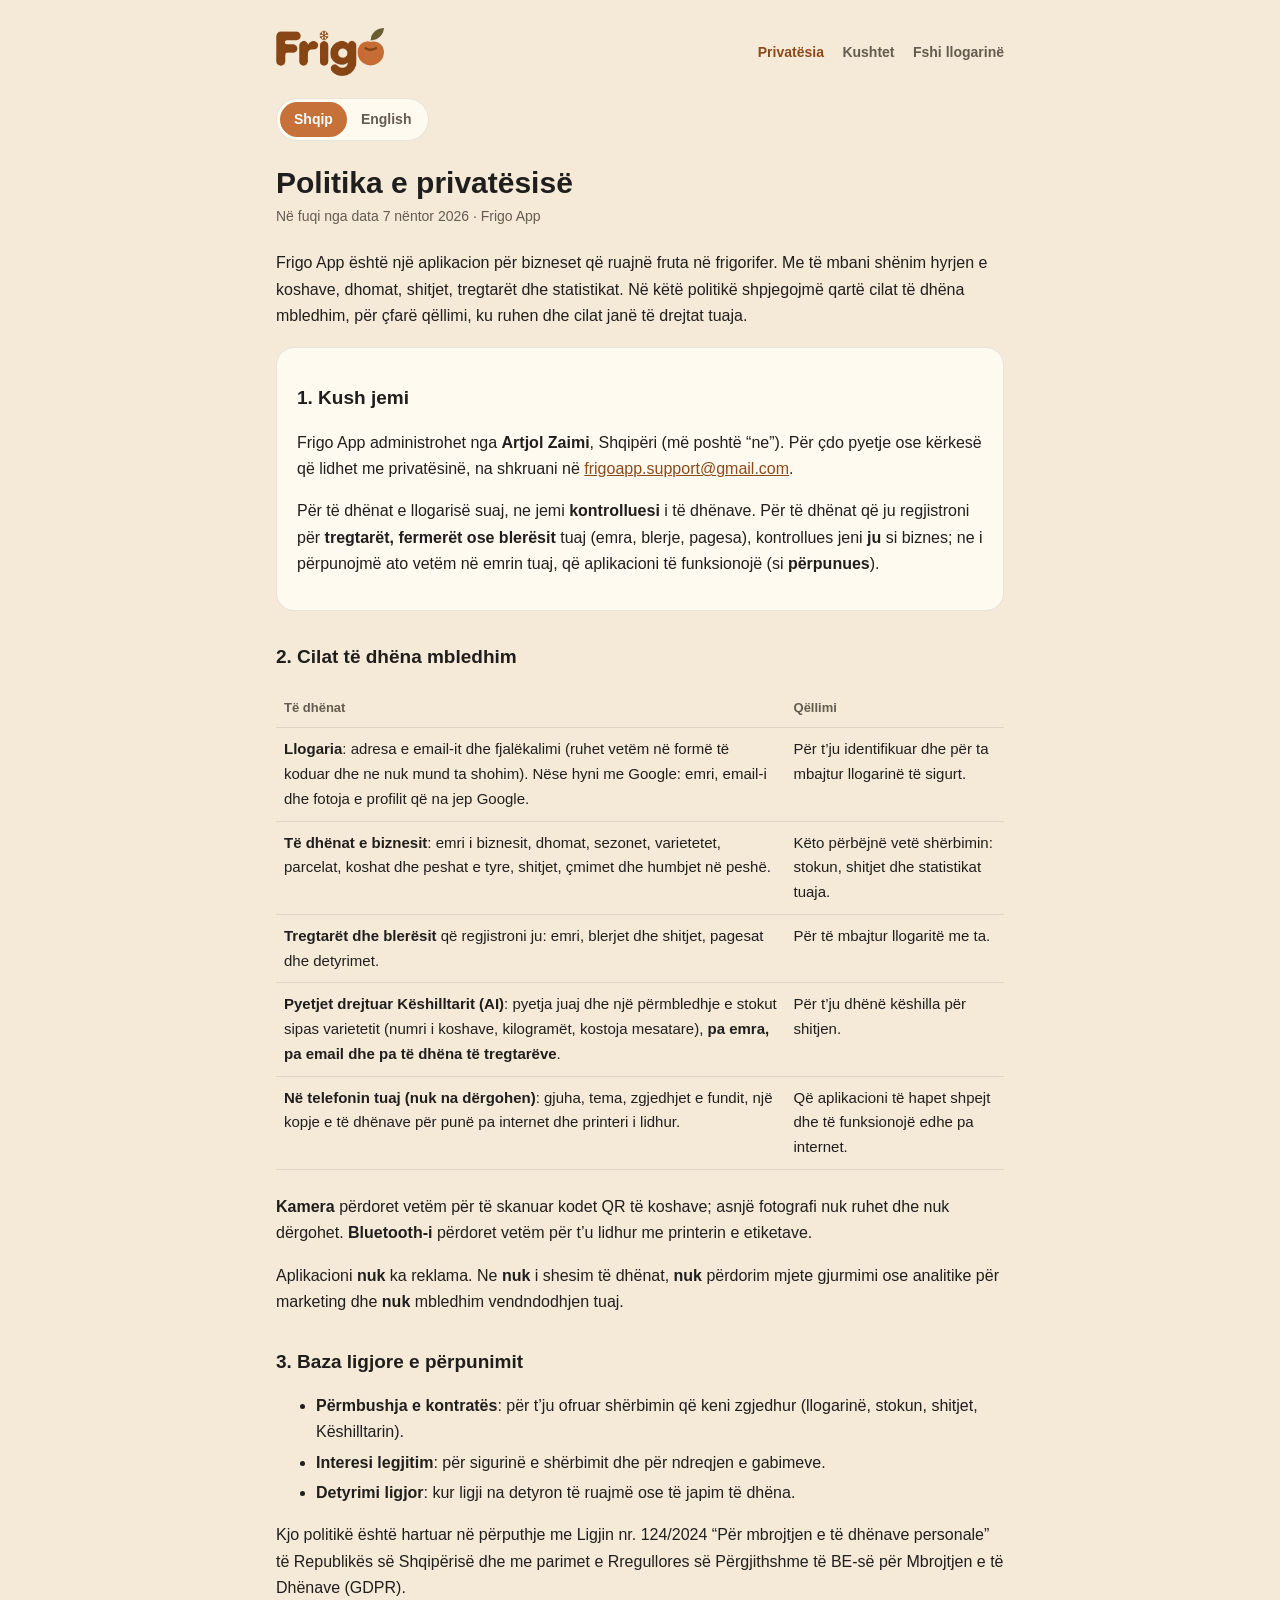
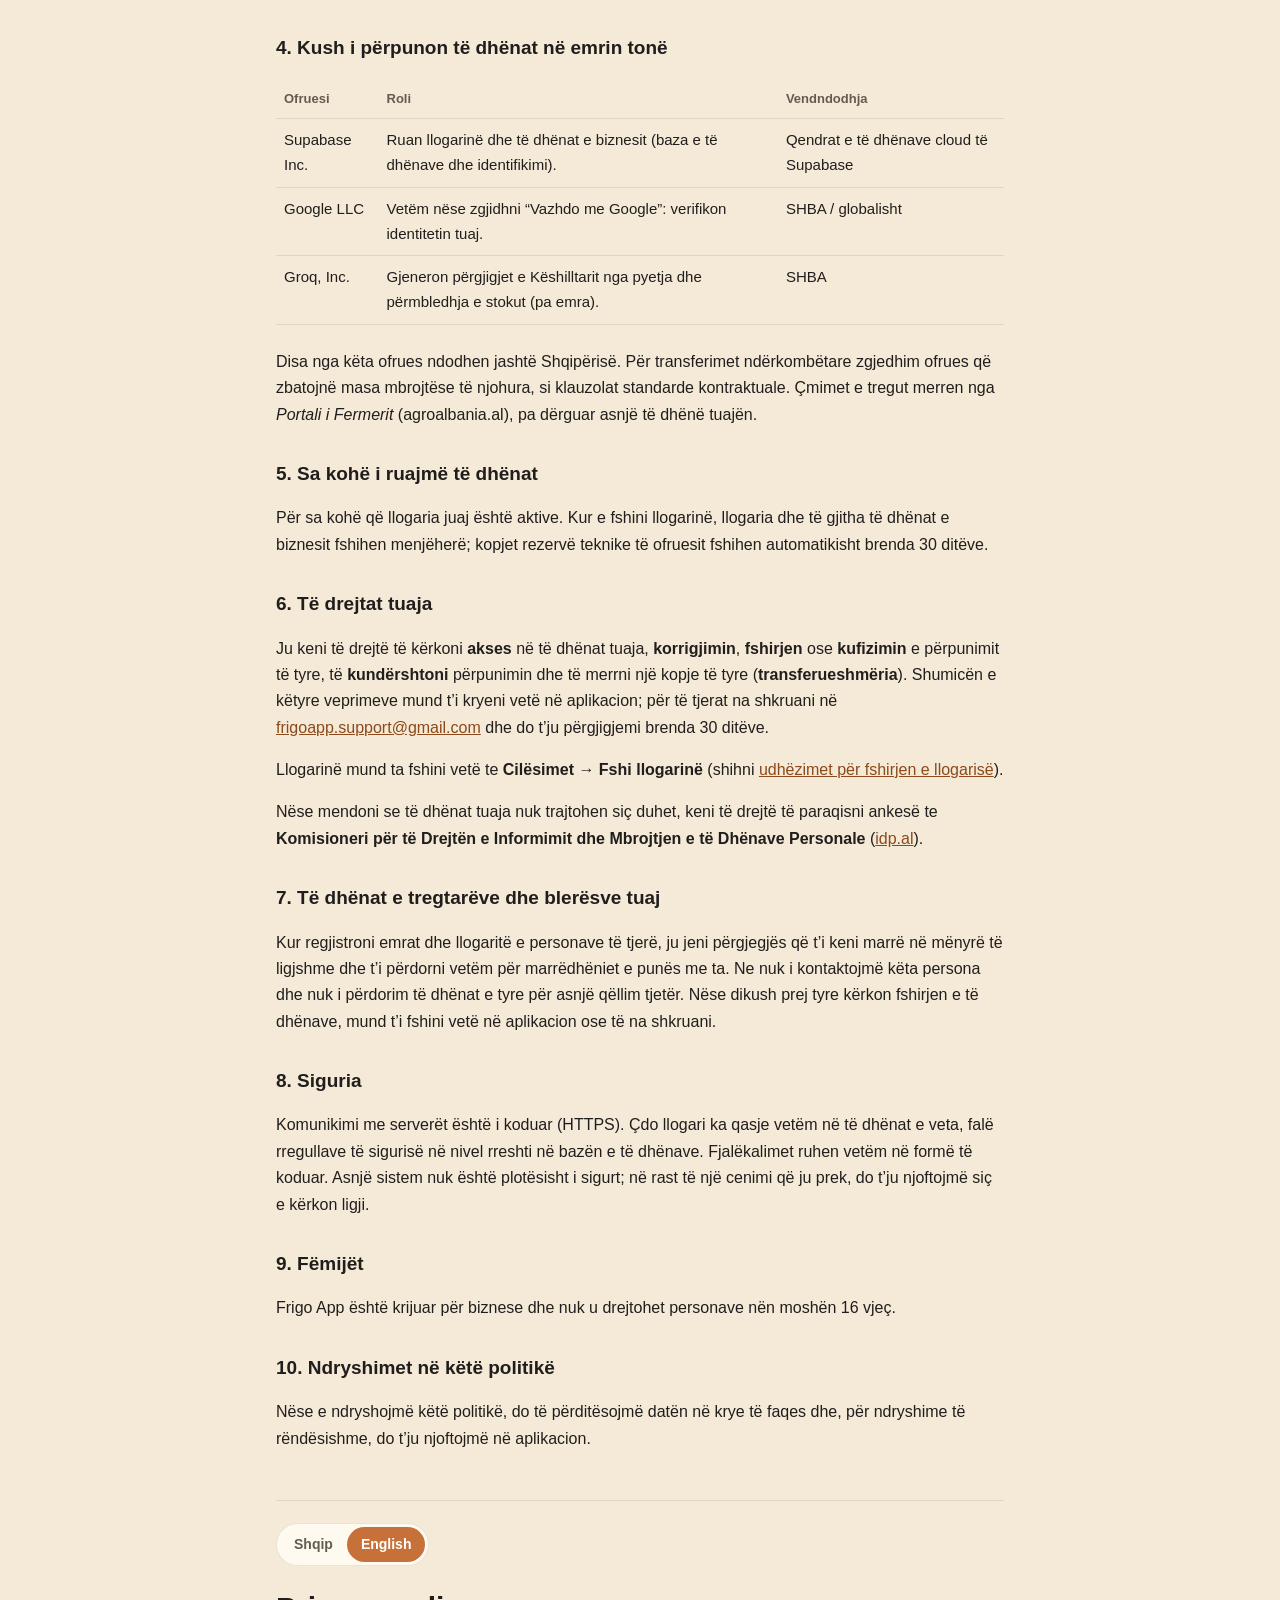
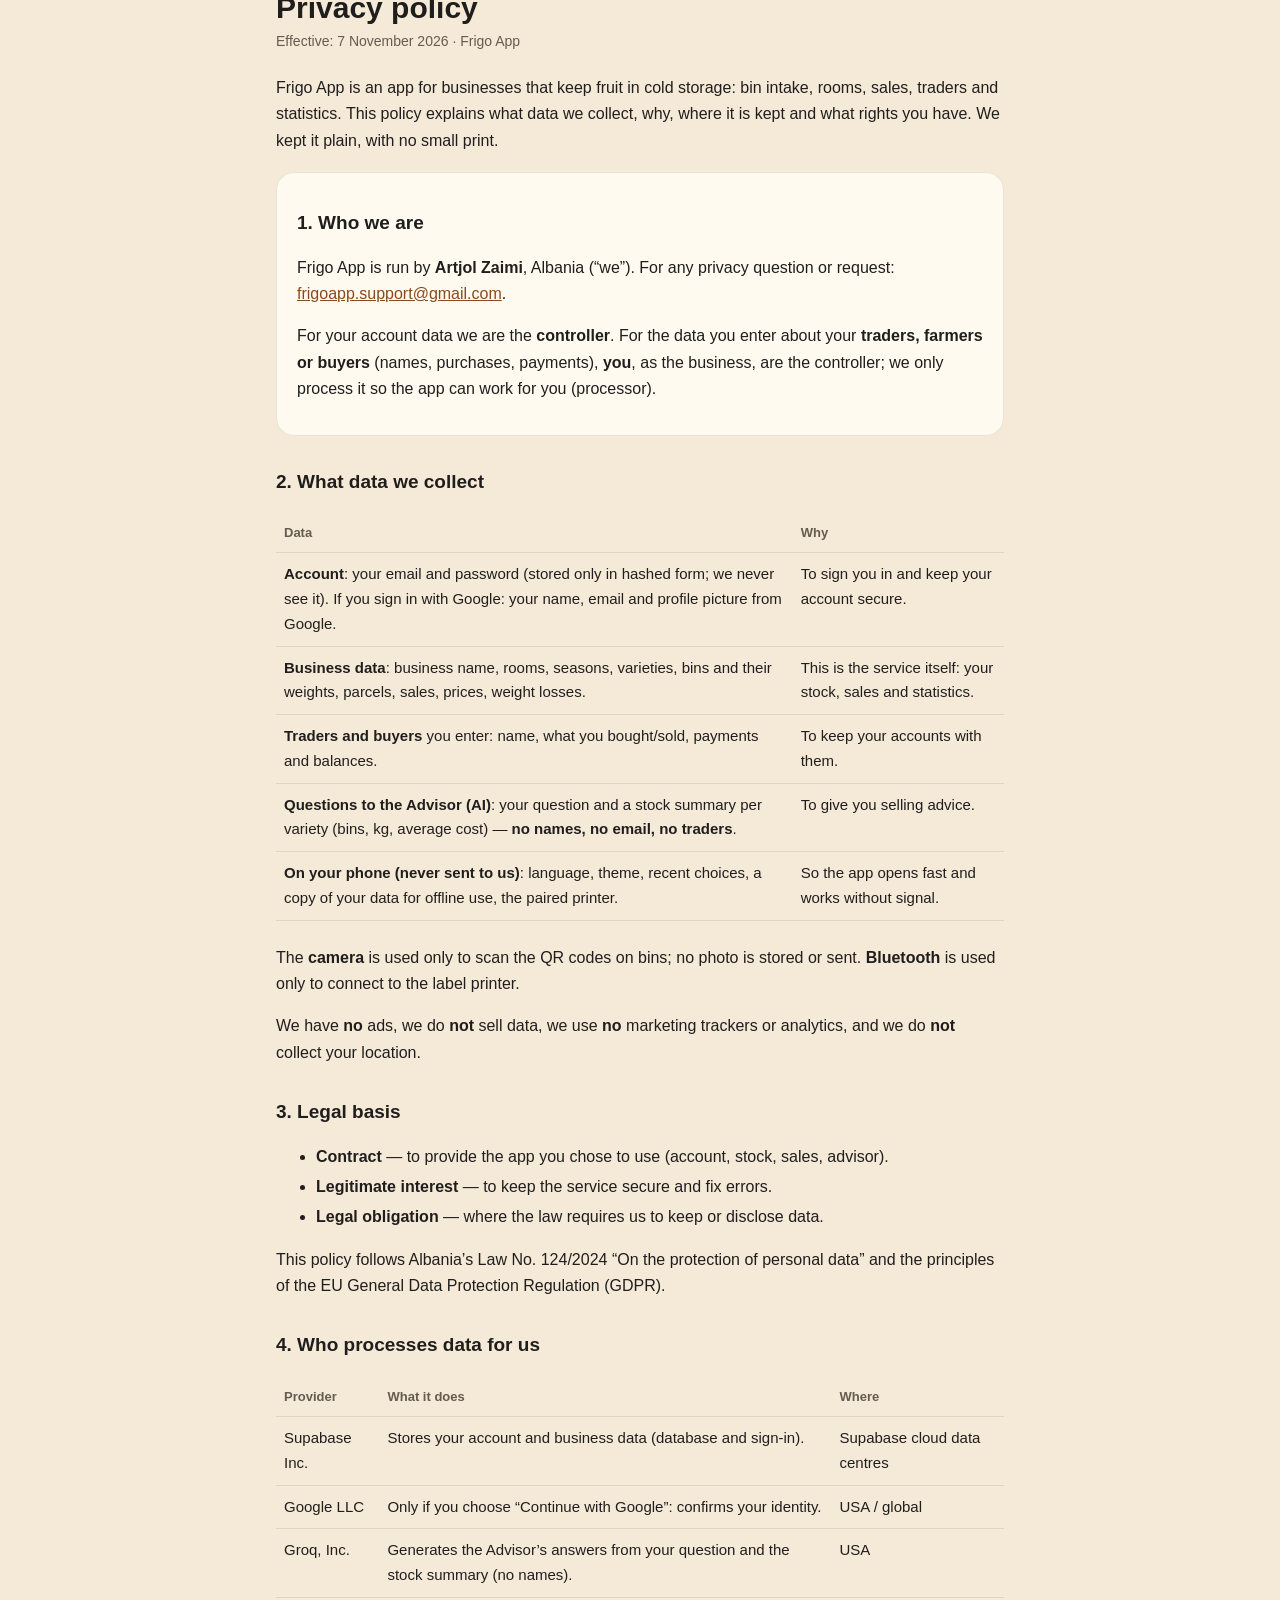
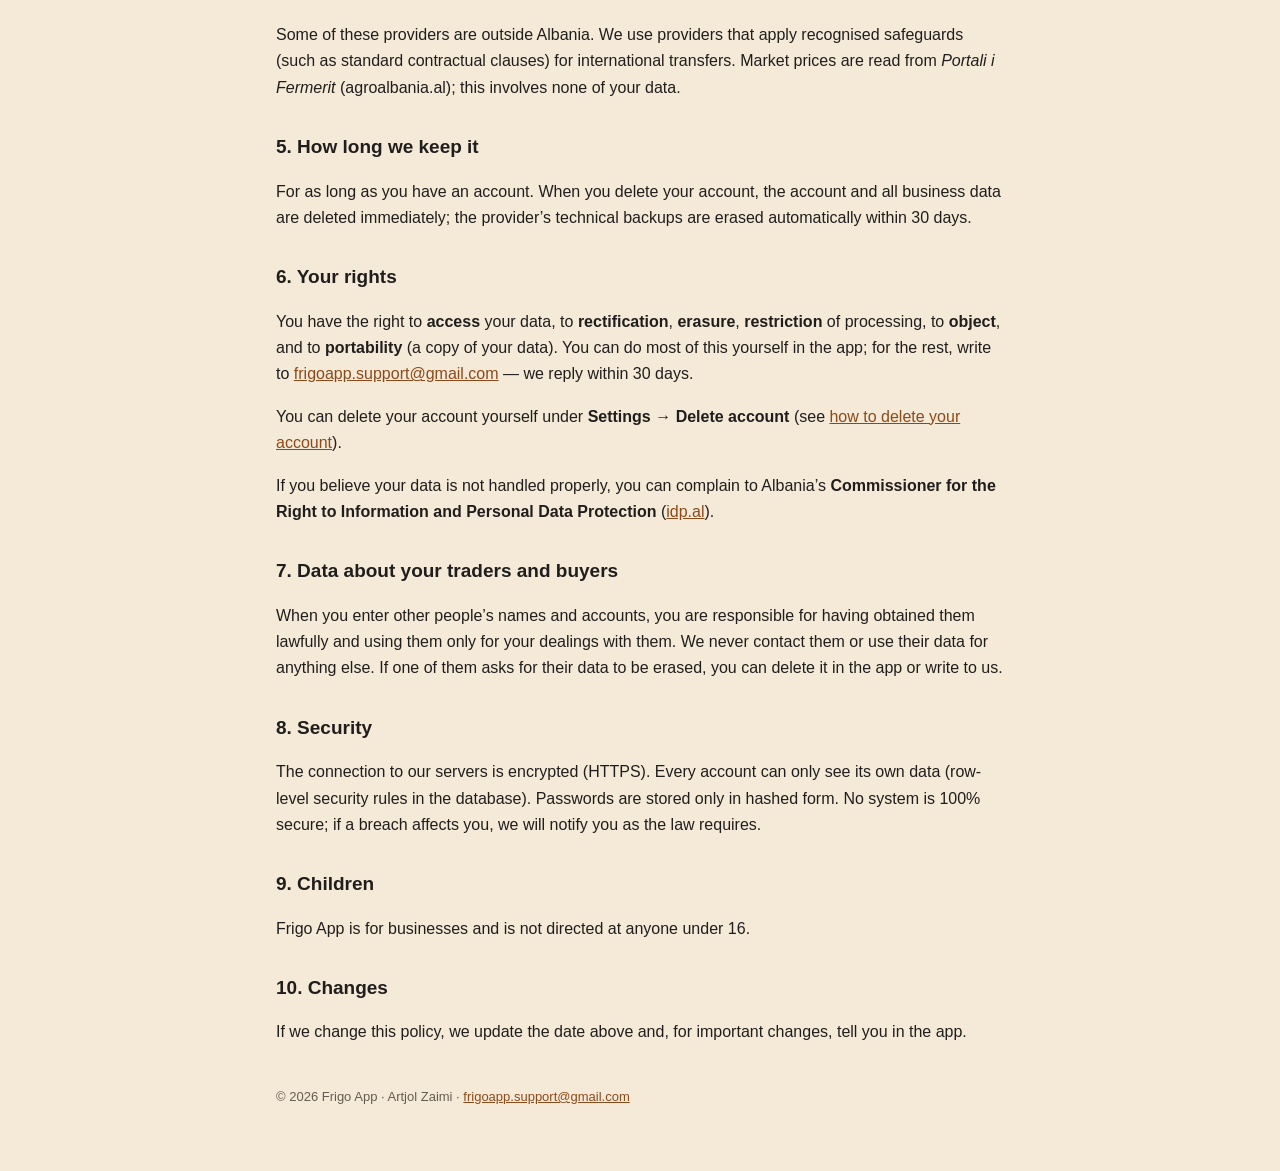
==== commit 0d0da460: "Use frigoapp.support@gmail.com" ====
--- a/index.html
+++ b/index.html
@@ -32,7 +32,7 @@
 
 <section class="card">
 <h2>1. Kush jemi</h2>
-<p>Frigo App administrohet nga <strong>Artjol Zaimi</strong>, Shqipëri (më poshtë “ne”). Për çdo pyetje ose kërkesë që lidhet me privatësinë, na shkruani në <a href="mailto:zaimiartjol@gmail.com">zaimiartjol@gmail.com</a>.</p>
+<p>Frigo App administrohet nga <strong>Artjol Zaimi</strong>, Shqipëri (më poshtë “ne”). Për çdo pyetje ose kërkesë që lidhet me privatësinë, na shkruani në <a href="mailto:frigoapp.support@gmail.com">frigoapp.support@gmail.com</a>.</p>
 <p>Për të dhënat e llogarisë suaj, ne jemi <strong>kontrolluesi</strong> i të dhënave. Për të dhënat që ju regjistroni për <strong>tregtarët, fermerët ose blerësit</strong> tuaj (emra, blerje, pagesa), kontrollues jeni <strong>ju</strong> si biznes; ne i përpunojmë ato vetëm në emrin tuaj, që aplikacioni të funksionojë (si <strong>përpunues</strong>).</p>
 </section>
 
@@ -69,7 +69,7 @@
 <p>Për sa kohë që llogaria juaj është aktive. Kur e fshini llogarinë, llogaria dhe të gjitha të dhënat e biznesit fshihen menjëherë; kopjet rezervë teknike të ofruesit fshihen automatikisht brenda 30 ditëve.</p>
 
 <h2>6. Të drejtat tuaja</h2>
-<p>Ju keni të drejtë të kërkoni <strong>akses</strong> në të dhënat tuaja, <strong>korrigjimin</strong>, <strong>fshirjen</strong> ose <strong>kufizimin</strong> e përpunimit të tyre, të <strong>kundërshtoni</strong> përpunimin dhe të merrni një kopje të tyre (<strong>transferueshmëria</strong>). Shumicën e këtyre veprimeve mund t’i kryeni vetë në aplikacion; për të tjerat na shkruani në <a href="mailto:zaimiartjol@gmail.com">zaimiartjol@gmail.com</a> dhe do t’ju përgjigjemi brenda 30 ditëve.</p>
+<p>Ju keni të drejtë të kërkoni <strong>akses</strong> në të dhënat tuaja, <strong>korrigjimin</strong>, <strong>fshirjen</strong> ose <strong>kufizimin</strong> e përpunimit të tyre, të <strong>kundërshtoni</strong> përpunimin dhe të merrni një kopje të tyre (<strong>transferueshmëria</strong>). Shumicën e këtyre veprimeve mund t’i kryeni vetë në aplikacion; për të tjerat na shkruani në <a href="mailto:frigoapp.support@gmail.com">frigoapp.support@gmail.com</a> dhe do t’ju përgjigjemi brenda 30 ditëve.</p>
 <p>Llogarinë mund ta fshini vetë te <strong>Cilësimet → Fshi llogarinë</strong> (shihni <a href="delete-account.html">udhëzimet për fshirjen e llogarisë</a>).</p>
 <p>Nëse mendoni se të dhënat tuaja nuk trajtohen siç duhet, keni të drejtë të paraqisni ankesë te <strong>Komisioneri për të Drejtën e Informimit dhe Mbrojtjen e të Dhënave Personale</strong> (<a href="https://www.idp.al" rel="noopener">idp.al</a>).</p>
 
@@ -98,7 +98,7 @@
 
 <section class="card">
 <h2>1. Who we are</h2>
-<p>Frigo App is run by <strong>Artjol Zaimi</strong>, Albania (“we”). For any privacy question or request: <a href="mailto:zaimiartjol@gmail.com">zaimiartjol@gmail.com</a>.</p>
+<p>Frigo App is run by <strong>Artjol Zaimi</strong>, Albania (“we”). For any privacy question or request: <a href="mailto:frigoapp.support@gmail.com">frigoapp.support@gmail.com</a>.</p>
 <p>For your account data we are the <strong>controller</strong>. For the data you enter about your <strong>traders, farmers or buyers</strong> (names, purchases, payments), <strong>you</strong>, as the business, are the controller; we only process it so the app can work for you (processor).</p>
 </section>
 
@@ -135,7 +135,7 @@
 <p>For as long as you have an account. When you delete your account, the account and all business data are deleted immediately; the provider’s technical backups are erased automatically within 30 days.</p>
 
 <h2>6. Your rights</h2>
-<p>You have the right to <strong>access</strong> your data, to <strong>rectification</strong>, <strong>erasure</strong>, <strong>restriction</strong> of processing, to <strong>object</strong>, and to <strong>portability</strong> (a copy of your data). You can do most of this yourself in the app; for the rest, write to <a href="mailto:zaimiartjol@gmail.com">zaimiartjol@gmail.com</a> — we reply within 30 days.</p>
+<p>You have the right to <strong>access</strong> your data, to <strong>rectification</strong>, <strong>erasure</strong>, <strong>restriction</strong> of processing, to <strong>object</strong>, and to <strong>portability</strong> (a copy of your data). You can do most of this yourself in the app; for the rest, write to <a href="mailto:frigoapp.support@gmail.com">frigoapp.support@gmail.com</a> — we reply within 30 days.</p>
 <p>You can delete your account yourself under <strong>Settings → Delete account</strong> (see <a href="delete-account.html">how to delete your account</a>).</p>
 <p>If you believe your data is not handled properly, you can complain to Albania’s <strong>Commissioner for the Right to Information and Personal Data Protection</strong> (<a href="https://www.idp.al" rel="noopener">idp.al</a>).</p>
 
@@ -152,7 +152,7 @@
 <p>If we change this policy, we update the date above and, for important changes, tell you in the app.</p>
 </article>
 
-<footer>© 2026 Frigo App · Artjol Zaimi · <a href="mailto:zaimiartjol@gmail.com">zaimiartjol@gmail.com</a></footer>
+<footer>© 2026 Frigo App · Artjol Zaimi · <a href="mailto:frigoapp.support@gmail.com">frigoapp.support@gmail.com</a></footer>
 </main>
 </body>
 </html>
